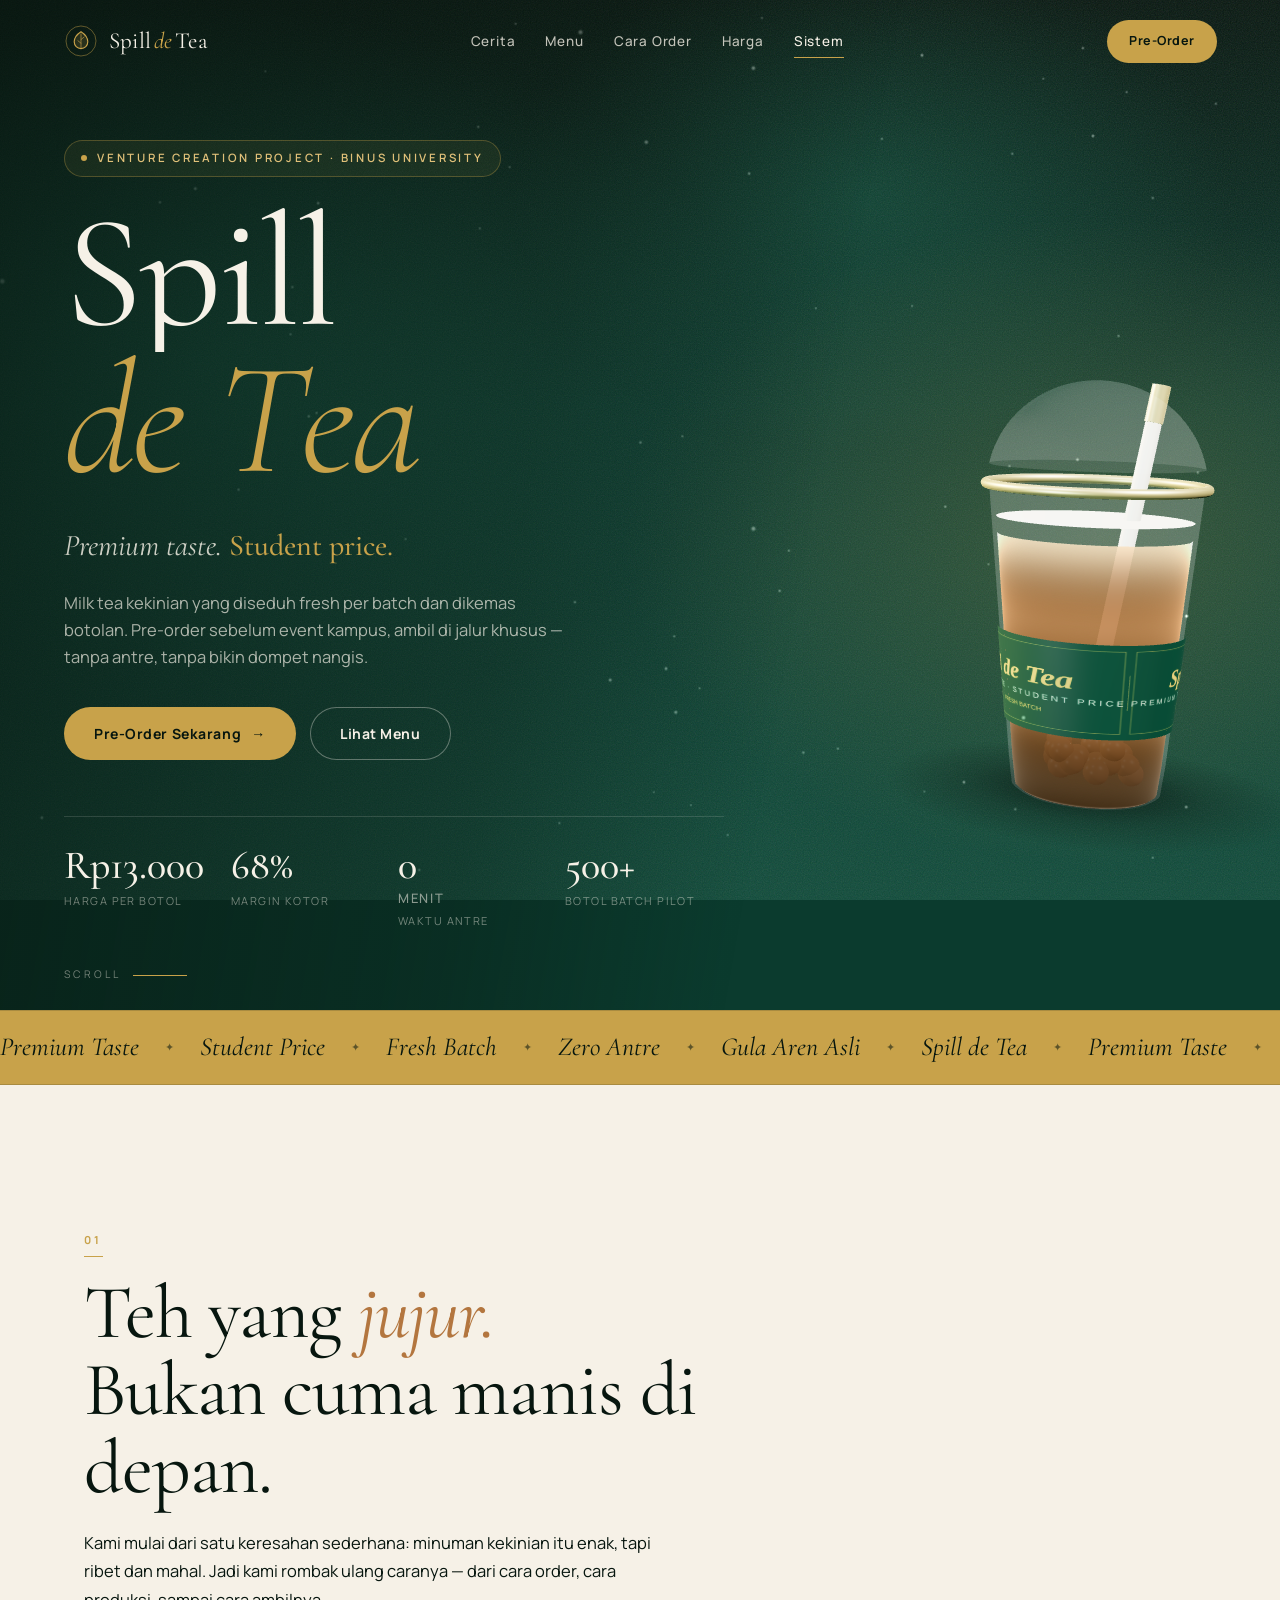
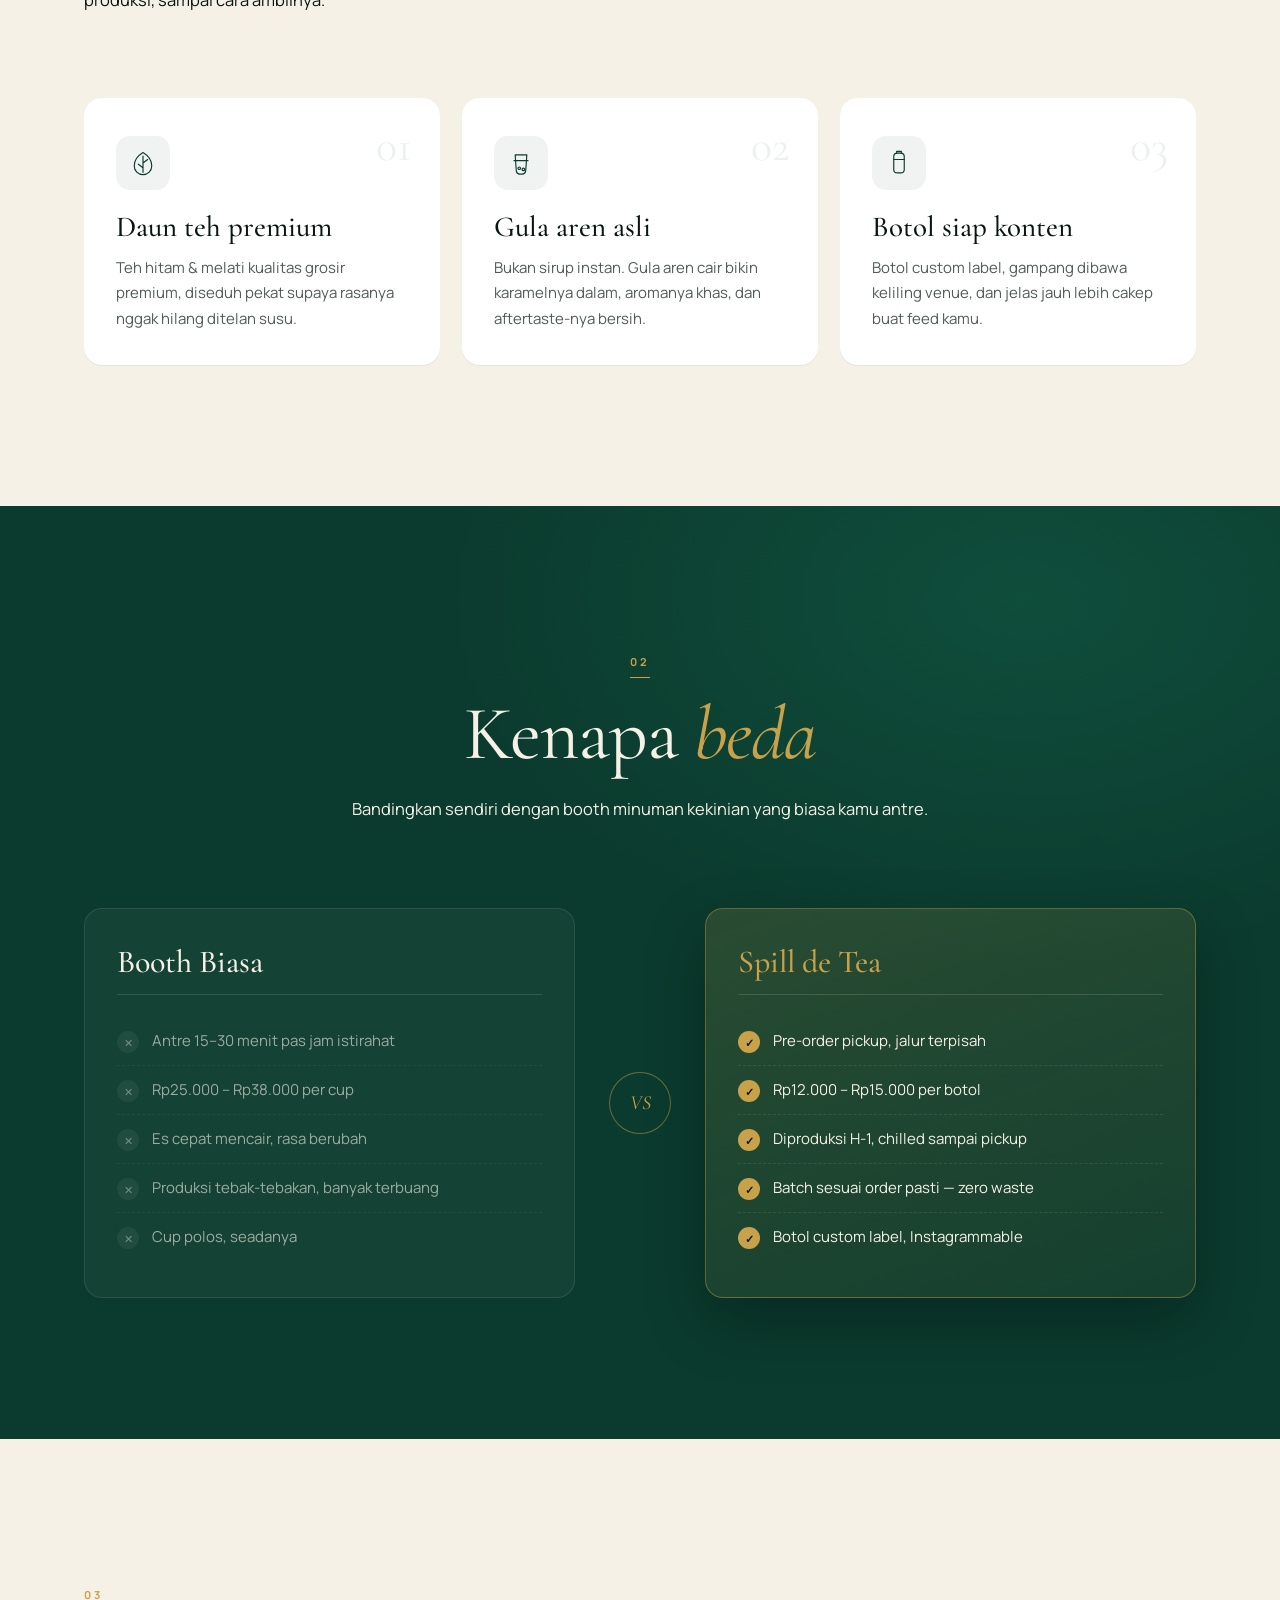
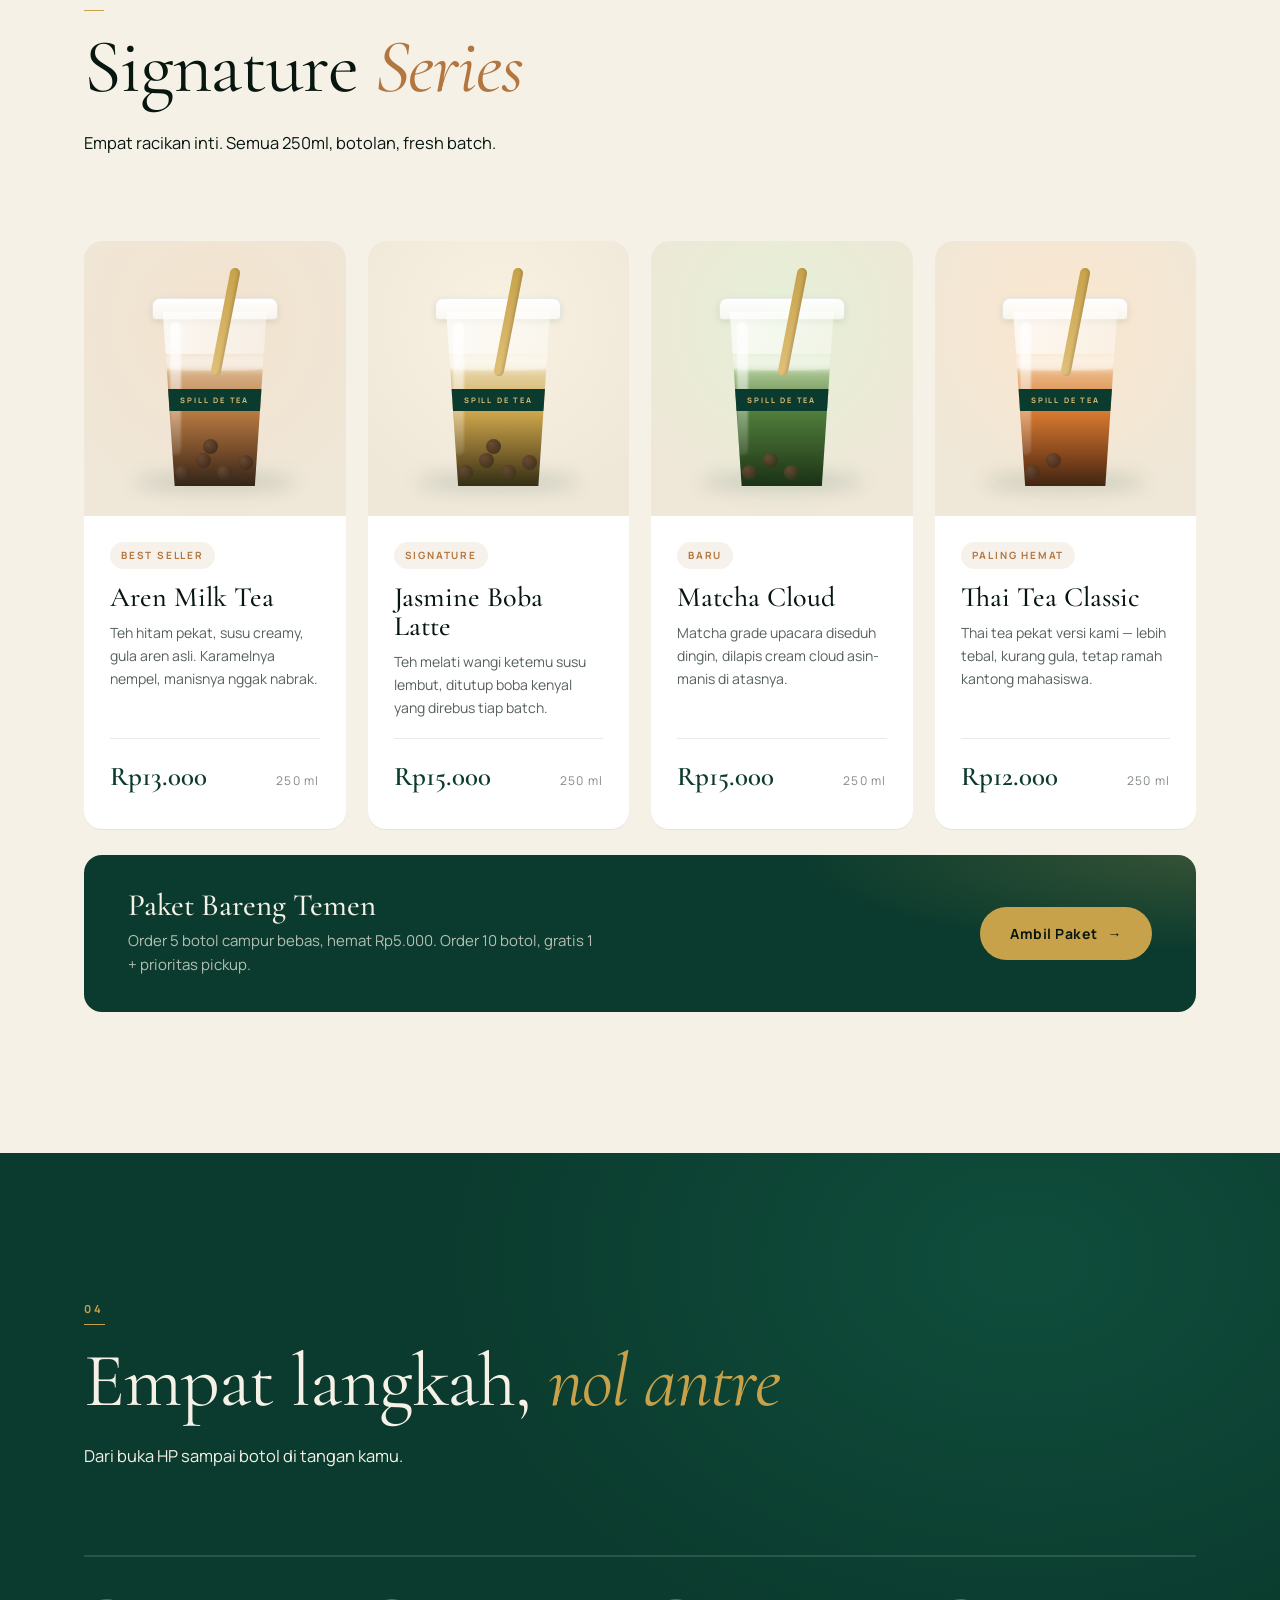
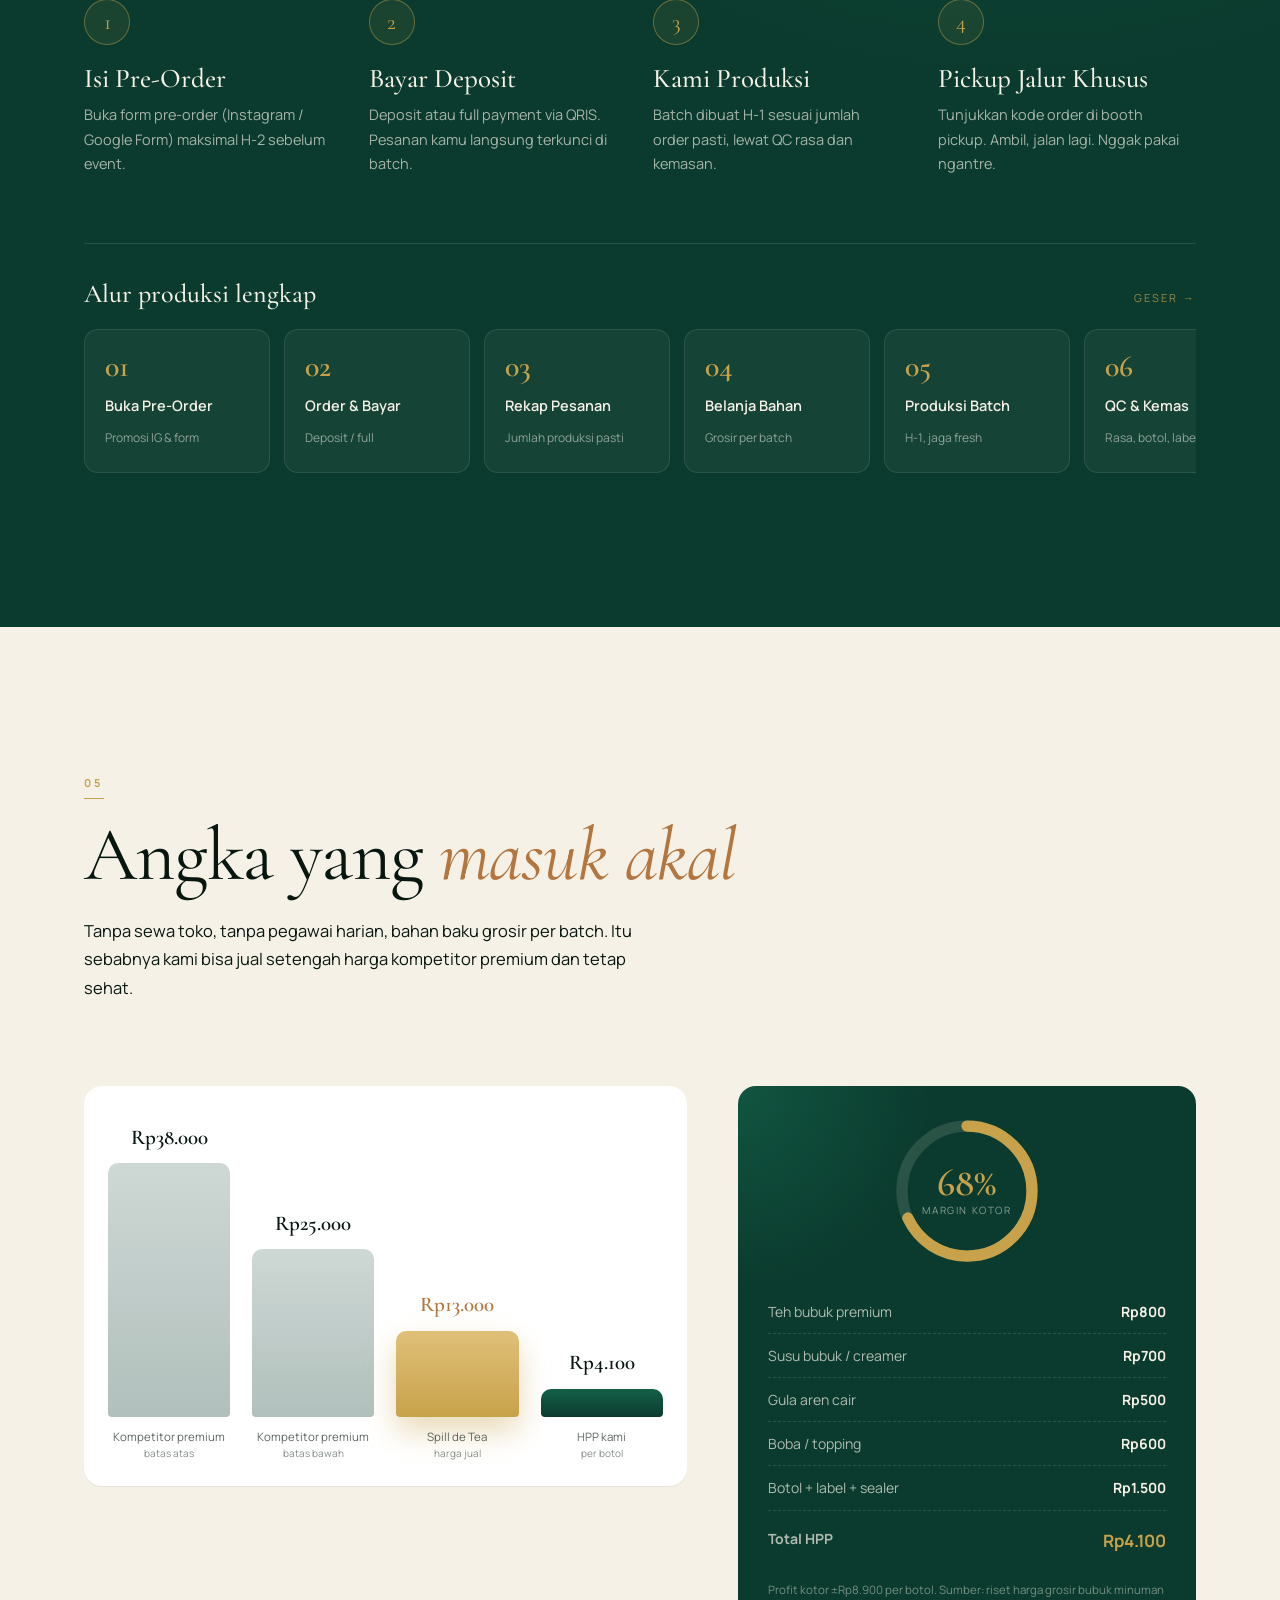
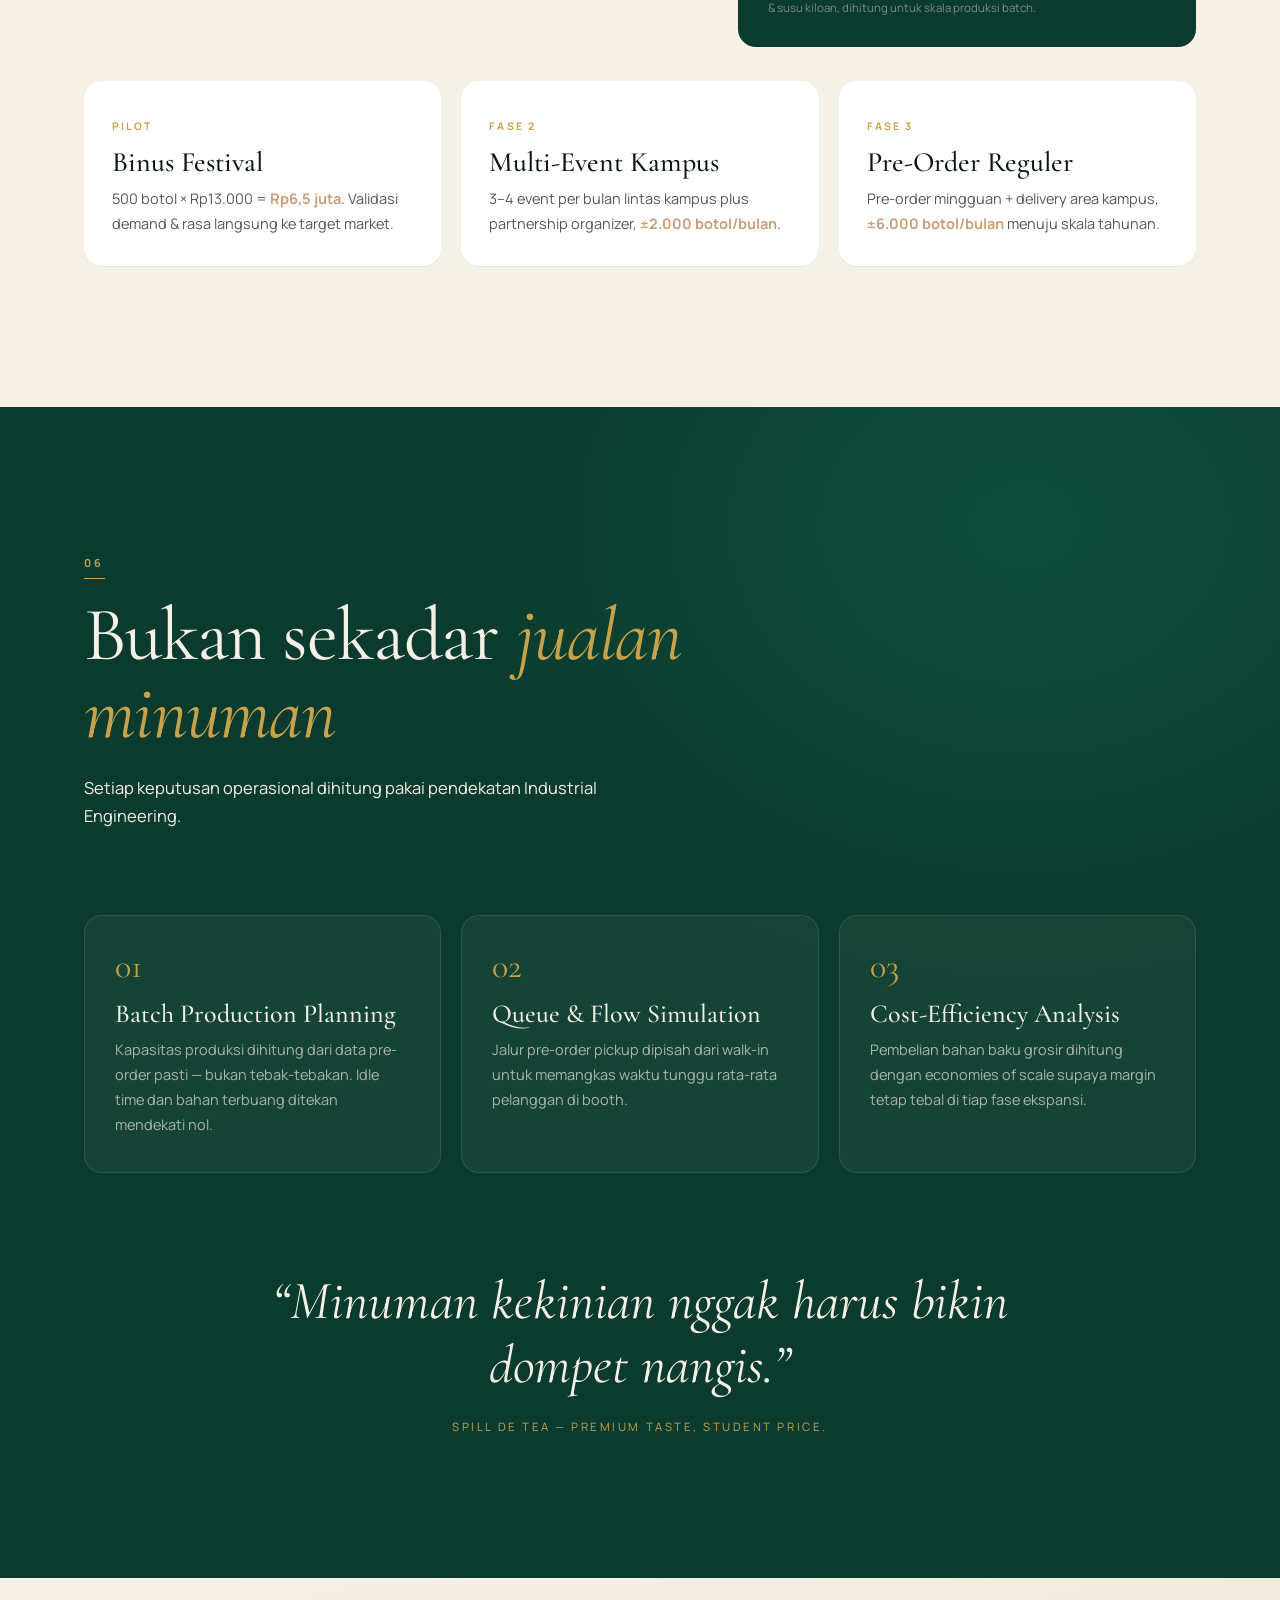
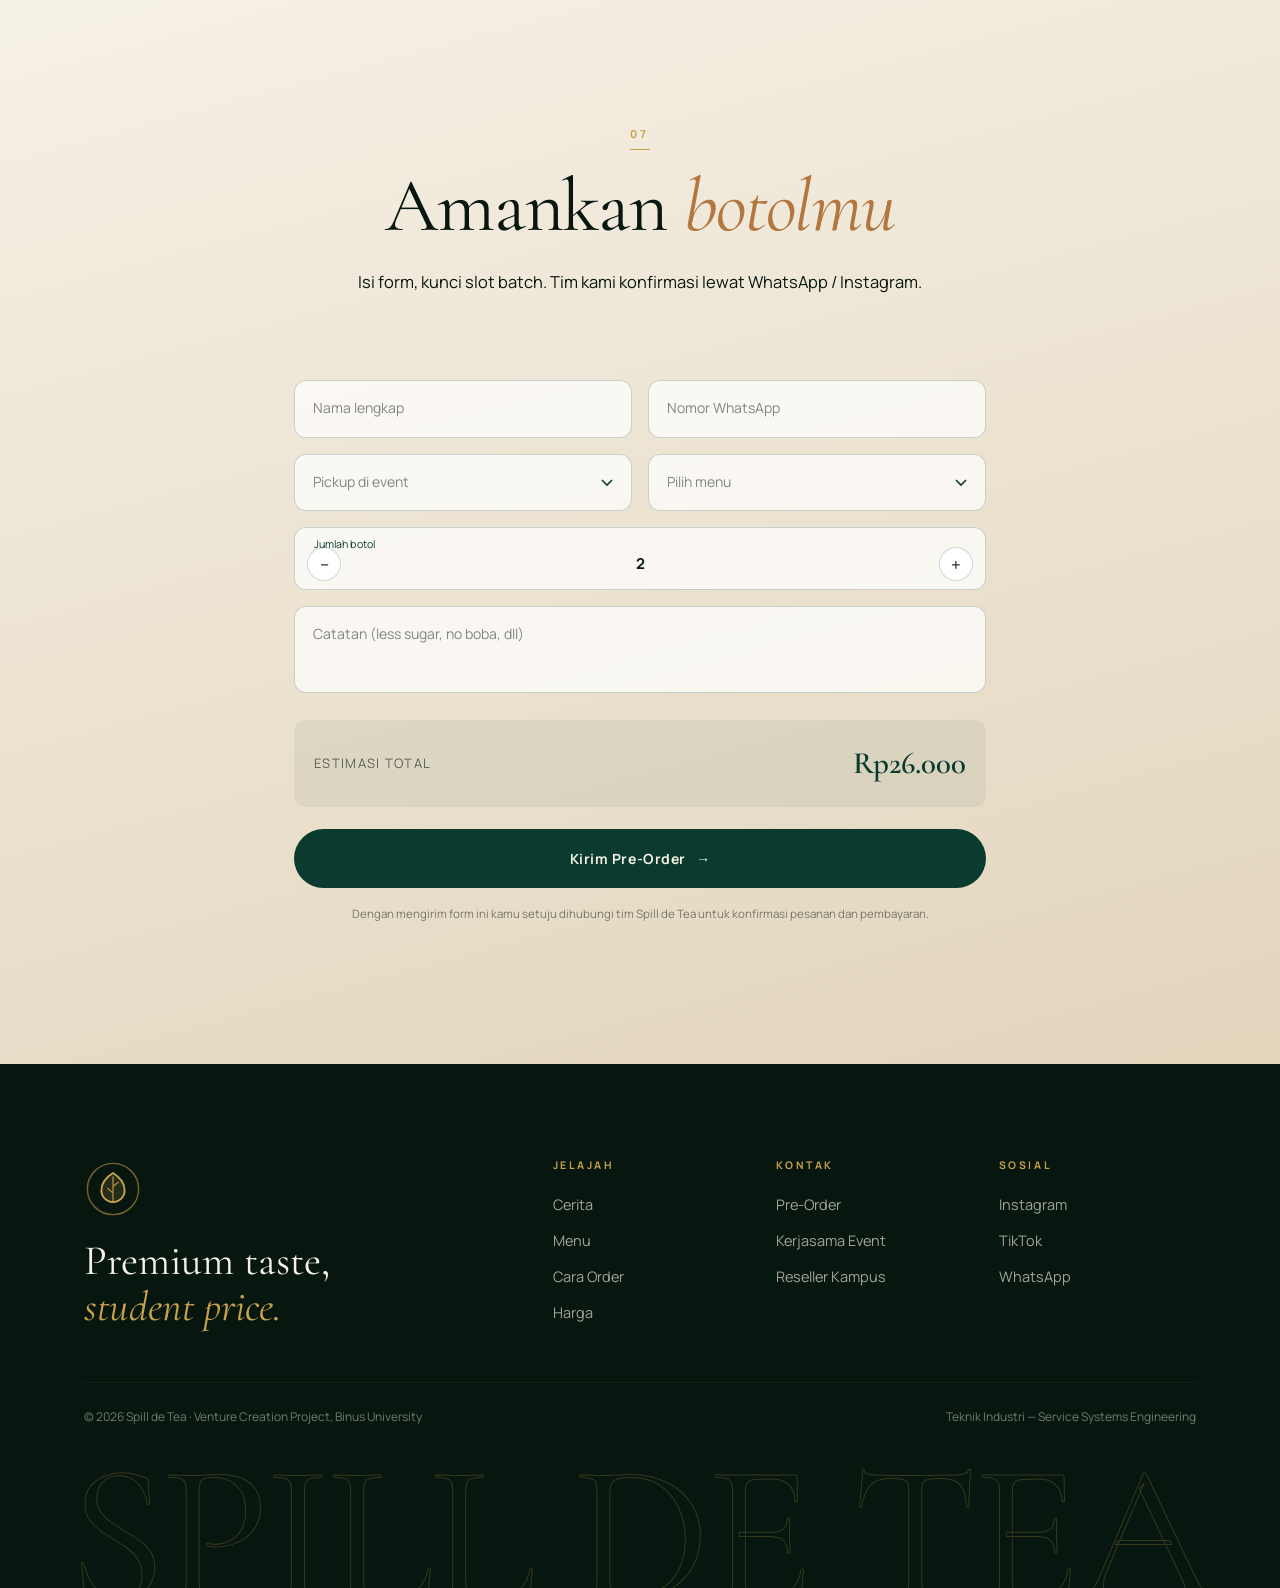
==== index.html @ 6dfb4f41 "Move the site to the repo root and drop the Vercel rewrite config The repo no longer holds the other" ====
<!DOCTYPE html>
<html lang="id">
<head>
<meta charset="UTF-8" />
<meta name="viewport" content="width=device-width, initial-scale=1.0" />
<title>Spill de Tea — Premium Taste, Student Price</title>
<meta name="description" content="Spill de Tea — milk tea premium harga mahasiswa. Pre-order botolan untuk event kampus: tanpa antre, selalu fresh, mulai Rp13.000." />
<meta name="theme-color" content="#0B3B2E" />
<link rel="preload" href="assets/fonts/cormorant-garamond-latin-400-normal.woff2" as="font" type="font/woff2" crossorigin />
<link rel="preload" href="assets/fonts/manrope-latin-500-normal.woff2" as="font" type="font/woff2" crossorigin />
<link rel="stylesheet" href="css/fonts.css" />
<link rel="stylesheet" href="css/style.css" />
<link rel="icon" href="data:image/svg+xml,%3Csvg xmlns='http://www.w3.org/2000/svg' viewBox='0 0 100 100'%3E%3Crect width='100' height='100' rx='22' fill='%230B3B2E'/%3E%3Cpath d='M50 22c14 8 20 20 20 31a20 20 0 1 1-40 0c0-11 6-23 20-31z' fill='%23C8A24A'/%3E%3C/svg%3E" />
</head>
<body>

<!-- ═══════════ LOADER ═══════════ -->
<div class="loader" id="loader">
  <div class="loader__inner">
    <div class="loader__mark">
      <svg viewBox="0 0 120 120" aria-hidden="true">
        <circle class="lo-ring" cx="60" cy="60" r="52" />
        <path class="lo-leaf" d="M60 26c17 10 25 24 25 38a25 25 0 0 1-50 0c0-14 8-28 25-38z" />
        <path class="lo-vein" d="M60 34v54" />
      </svg>
    </div>
    <div class="loader__word"><span>S</span><span>P</span><span>I</span><span>L</span><span>L</span><span class="sp"></span><span>D</span><span>E</span><span class="sp"></span><span>T</span><span>E</span><span>A</span></div>
    <div class="loader__bar"><i id="loaderBar"></i></div>
    <div class="loader__pct"><span id="loaderPct">0</span>%</div>
  </div>
</div>

<!-- ═══════════ CURSOR ═══════════ -->
<div class="cursor" id="cursor"><span class="cursor__dot"></span><span class="cursor__ring"></span></div>

<!-- ═══════════ BACKDROP (below the 3D stage) ═══════════ -->
<div class="backdrop" aria-hidden="true">
  <div class="backdrop__glow"></div>
  <div class="backdrop__grain"></div>
</div>

<!-- ═══════════ 3D CANVAS ═══════════ -->
<div class="stage" id="stage">
  <canvas id="cupCanvas"></canvas>
  <div class="stage__fallback" id="stageFallback" aria-hidden="true"></div>
</div>

<!-- ═══════════ NAV ═══════════ -->
<header class="nav" id="nav">
  <a href="#hero" class="nav__brand" data-magnet>
    <svg class="nav__logo" viewBox="0 0 120 120" aria-hidden="true">
      <circle class="lg-ring" cx="60" cy="60" r="53" />
      <path class="lg-leaf" d="M60 27c16 10 24 23 24 36a24 24 0 0 1-48 0c0-13 8-26 24-36z" />
      <path class="lg-vein" d="M60 35v50M60 55l11-9M60 68l-11-9" />
    </svg>
    <span class="nav__name">Spill<em>de</em>Tea</span>
  </a>
  <nav class="nav__links" id="navLinks">
    <a href="#filosofi" data-link>Cerita</a>
    <a href="#menu" data-link>Menu</a>
    <a href="#cara" data-link>Cara Order</a>
    <a href="#harga" data-link>Harga</a>
    <a href="#sistem" data-link>Sistem</a>
  </nav>
  <div class="nav__right">
    <a href="#preorder" class="btn btn--gold btn--sm" data-magnet><span>Pre-Order</span></a>
    <button class="nav__burger" id="burger" aria-label="Menu" aria-expanded="false"><i></i><i></i></button>
  </div>
</header>

<!-- ═══════════ HERO ═══════════ -->
<section class="hero" id="hero">
  <div class="hero__inner">
    <p class="hero__eyebrow" data-reveal>
      <span class="dot"></span> Venture Creation Project · Binus University
    </p>

    <h1 class="hero__title">
      <span class="line"><span data-split>Spill</span></span>
      <span class="line"><em data-split>de&nbsp;Tea</em></span>
    </h1>

    <p class="hero__tag" data-reveal data-delay="200">
      Premium taste. <b>Student price.</b>
    </p>

    <p class="hero__lead" data-reveal data-delay="300">
      Milk tea kekinian yang diseduh fresh per batch dan dikemas botolan.
      Pre-order sebelum event kampus, ambil di jalur khusus — tanpa antre,
      tanpa bikin dompet nangis.
    </p>

    <div class="hero__cta" data-reveal data-delay="400">
      <a href="#preorder" class="btn btn--gold" data-magnet><span>Pre-Order Sekarang</span><i class="btn__arrow">→</i></a>
      <a href="#menu" class="btn btn--ghost" data-magnet><span>Lihat Menu</span></a>
    </div>

    <div class="hero__stats" data-reveal data-delay="550">
      <div class="stat"><b><span data-count="13" data-prefix="Rp" data-suffix=".000"></span></b><small>Harga per botol</small></div>
      <div class="stat"><b><span data-count="68" data-suffix="%"></span></b><small>Margin kotor</small></div>
      <div class="stat"><b><span data-count="0"></span> <small class="inline">menit</small></b><small>Waktu antre</small></div>
      <div class="stat"><b><span data-count="500" data-suffix="+"></span></b><small>Botol batch pilot</small></div>
    </div>
  </div>

  <div class="hero__scroll">
    <span>Scroll</span>
    <i></i>
  </div>
</section>

<!-- ═══════════ MARQUEE ═══════════ -->
<div class="marquee" aria-hidden="true">
  <div class="marquee__track">
    <span>Premium Taste</span><i>✦</i><span>Student Price</span><i>✦</i><span>Fresh Batch</span><i>✦</i>
    <span>Zero Antre</span><i>✦</i><span>Gula Aren Asli</span><i>✦</i><span>Spill de Tea</span><i>✦</i>
    <span>Premium Taste</span><i>✦</i><span>Student Price</span><i>✦</i><span>Fresh Batch</span><i>✦</i>
    <span>Zero Antre</span><i>✦</i><span>Gula Aren Asli</span><i>✦</i><span>Spill de Tea</span><i>✦</i>
  </div>
</div>

<!-- ═══════════ FILOSOFI ═══════════ -->
<section class="sec sec--cream" id="filosofi">
  <div class="wrap">
    <div class="sechead">
      <span class="sechead__num" data-reveal>01</span>
      <h2 class="sechead__title" data-reveal data-delay="100">
        Teh yang <em>jujur.</em><br />Bukan cuma manis di depan.
      </h2>
      <p class="sechead__lead" data-reveal data-delay="200">
        Kami mulai dari satu keresahan sederhana: minuman kekinian itu enak, tapi ribet dan mahal.
        Jadi kami rombak ulang caranya — dari cara order, cara produksi, sampai cara ambilnya.
      </p>
    </div>

    <div class="pillars">
      <article class="pillar" data-reveal data-delay="0">
        <div class="pillar__ico">
          <svg viewBox="0 0 48 48"><path d="M24 6c10 6 15 15 15 23a15 15 0 0 1-30 0c0-8 5-17 15-23z"/><path d="M24 12v28M24 24l8-6M24 32l-8-6"/></svg>
        </div>
        <h3>Daun teh premium</h3>
        <p>Teh hitam &amp; melati kualitas grosir premium, diseduh pekat supaya rasanya nggak hilang ditelan susu.</p>
        <span class="pillar__idx">01</span>
      </article>
      <article class="pillar" data-reveal data-delay="120">
        <div class="pillar__ico">
          <svg viewBox="0 0 48 48"><path d="M14 10h20l-2 28a6 6 0 0 1-6 5h-4a6 6 0 0 1-6-5z"/><path d="M12 20h24"/><circle cx="21" cy="33" r="2.2"/><circle cx="28" cy="35" r="2.2"/></svg>
        </div>
        <h3>Gula aren asli</h3>
        <p>Bukan sirup instan. Gula aren cair bikin karamelnya dalam, aromanya khas, dan aftertaste-nya bersih.</p>
        <span class="pillar__idx">02</span>
      </article>
      <article class="pillar" data-reveal data-delay="240">
        <div class="pillar__ico">
          <svg viewBox="0 0 48 48"><rect x="15" y="7" width="18" height="34" rx="6"/><path d="M15 18h18"/><path d="M20 7V4h8v3"/></svg>
        </div>
        <h3>Botol siap konten</h3>
        <p>Botol custom label, gampang dibawa keliling venue, dan jelas jauh lebih cakep buat feed kamu.</p>
        <span class="pillar__idx">03</span>
      </article>
    </div>
  </div>
</section>

<!-- ═══════════ VS ═══════════ -->
<section class="sec sec--dark vs" id="beda">
  <div class="wrap">
    <div class="sechead sechead--center">
      <span class="sechead__num" data-reveal>02</span>
      <h2 class="sechead__title" data-reveal data-delay="100">Kenapa <em>beda</em></h2>
      <p class="sechead__lead" data-reveal data-delay="200">Bandingkan sendiri dengan booth minuman kekinian yang biasa kamu antre.</p>
    </div>

    <div class="vs__grid">
      <div class="vs__col vs__col--old" data-reveal>
        <h3 class="vs__label">Booth Biasa</h3>
        <ul>
          <li><i>✕</i> Antre 15–30 menit pas jam istirahat</li>
          <li><i>✕</i> Rp25.000 – Rp38.000 per cup</li>
          <li><i>✕</i> Es cepat mencair, rasa berubah</li>
          <li><i>✕</i> Produksi tebak-tebakan, banyak terbuang</li>
          <li><i>✕</i> Cup polos, seadanya</li>
        </ul>
      </div>
      <div class="vs__mid" aria-hidden="true"><span>VS</span></div>
      <div class="vs__col vs__col--new" data-reveal data-delay="150">
        <h3 class="vs__label">Spill de Tea</h3>
        <ul>
          <li><i>✓</i> Pre-order pickup, jalur terpisah</li>
          <li><i>✓</i> Rp12.000 – Rp15.000 per botol</li>
          <li><i>✓</i> Diproduksi H-1, chilled sampai pickup</li>
          <li><i>✓</i> Batch sesuai order pasti — zero waste</li>
          <li><i>✓</i> Botol custom label, Instagrammable</li>
        </ul>
      </div>
    </div>
  </div>
</section>

<!-- ═══════════ MENU ═══════════ -->
<section class="sec sec--cream" id="menu">
  <div class="wrap">
    <div class="sechead">
      <span class="sechead__num" data-reveal>03</span>
      <h2 class="sechead__title" data-reveal data-delay="100">Signature <em>Series</em></h2>
      <p class="sechead__lead" data-reveal data-delay="200">Empat racikan inti. Semua 250ml, botolan, fresh batch.</p>
    </div>

    <div class="menu__grid">

      <article class="card" data-reveal data-delay="0" style="--c1:#B3763F;--c2:#E8CBA6;--c3:#3A2416">
        <div class="card__glass">
          <div class="cup">
            <div class="cup__lid"></div>
            <div class="cup__body">
              <div class="cup__liquid">
                <span class="wave"></span>
                <span class="foam"></span>
                <em class="boba b1"></em><em class="boba b2"></em><em class="boba b3"></em>
                <em class="boba b4"></em><em class="boba b5"></em>
              </div>
              <div class="cup__shine"></div>
              <div class="cup__band">SPILL DE TEA</div>
            </div>
            <div class="cup__straw"></div>
          </div>
        </div>
        <div class="card__body">
          <span class="card__tag">Best Seller</span>
          <h3>Aren Milk Tea</h3>
          <p>Teh hitam pekat, susu creamy, gula aren asli. Karamelnya nempel, manisnya nggak nabrak.</p>
          <div class="card__foot"><b>Rp13.000</b><span>250 ml</span></div>
        </div>
      </article>

      <article class="card" data-reveal data-delay="120" style="--c1:#C9A24A;--c2:#F3E7C9;--c3:#3A2F14">
        <div class="card__glass">
          <div class="cup">
            <div class="cup__lid"></div>
            <div class="cup__body">
              <div class="cup__liquid">
                <span class="wave"></span><span class="foam"></span>
                <em class="boba b1"></em><em class="boba b2"></em><em class="boba b3"></em>
                <em class="boba b4"></em><em class="boba b5"></em>
              </div>
              <div class="cup__shine"></div>
              <div class="cup__band">SPILL DE TEA</div>
            </div>
            <div class="cup__straw"></div>
          </div>
        </div>
        <div class="card__body">
          <span class="card__tag">Signature</span>
          <h3>Jasmine Boba Latte</h3>
          <p>Teh melati wangi ketemu susu lembut, ditutup boba kenyal yang direbus tiap batch.</p>
          <div class="card__foot"><b>Rp15.000</b><span>250 ml</span></div>
        </div>
      </article>

      <article class="card" data-reveal data-delay="240" style="--c1:#4E7A3A;--c2:#CFE3B4;--c3:#1E3315">
        <div class="card__glass">
          <div class="cup">
            <div class="cup__lid"></div>
            <div class="cup__body">
              <div class="cup__liquid">
                <span class="wave"></span><span class="foam"></span>
                <em class="boba b1"></em><em class="boba b2"></em><em class="boba b3"></em>
              </div>
              <div class="cup__shine"></div>
              <div class="cup__band">SPILL DE TEA</div>
            </div>
            <div class="cup__straw"></div>
          </div>
        </div>
        <div class="card__body">
          <span class="card__tag">Baru</span>
          <h3>Matcha Cloud</h3>
          <p>Matcha grade upacara diseduh dingin, dilapis cream cloud asin-manis di atasnya.</p>
          <div class="card__foot"><b>Rp15.000</b><span>250 ml</span></div>
        </div>
      </article>

      <article class="card" data-reveal data-delay="360" style="--c1:#D2762F;--c2:#F6D3A8;--c3:#4A2410">
        <div class="card__glass">
          <div class="cup">
            <div class="cup__lid"></div>
            <div class="cup__body">
              <div class="cup__liquid">
                <span class="wave"></span><span class="foam"></span>
                <em class="boba b1"></em><em class="boba b2"></em>
              </div>
              <div class="cup__shine"></div>
              <div class="cup__band">SPILL DE TEA</div>
            </div>
            <div class="cup__straw"></div>
          </div>
        </div>
        <div class="card__body">
          <span class="card__tag">Paling Hemat</span>
          <h3>Thai Tea Classic</h3>
          <p>Thai tea pekat versi kami — lebih tebal, kurang gula, tetap ramah kantong mahasiswa.</p>
          <div class="card__foot"><b>Rp12.000</b><span>250 ml</span></div>
        </div>
      </article>

    </div>

    <div class="bundle" data-reveal>
      <div class="bundle__text">
        <h3>Paket Bareng Temen</h3>
        <p>Order 5 botol campur bebas, hemat Rp5.000. Order 10 botol, gratis 1 + prioritas pickup.</p>
      </div>
      <a href="#preorder" class="btn btn--gold" data-magnet><span>Ambil Paket</span><i class="btn__arrow">→</i></a>
    </div>
  </div>
</section>

<!-- ═══════════ CARA ORDER ═══════════ -->
<section class="sec sec--dark" id="cara">
  <div class="wrap">
    <div class="sechead">
      <span class="sechead__num" data-reveal>04</span>
      <h2 class="sechead__title" data-reveal data-delay="100">Empat langkah, <em>nol antre</em></h2>
      <p class="sechead__lead" data-reveal data-delay="200">Dari buka HP sampai botol di tangan kamu.</p>
    </div>

    <ol class="steps" id="steps">
      <li class="step" data-reveal>
        <span class="step__n">1</span>
        <h3>Isi Pre-Order</h3>
        <p>Buka form pre-order (Instagram / Google Form) maksimal H-2 sebelum event.</p>
      </li>
      <li class="step" data-reveal data-delay="120">
        <span class="step__n">2</span>
        <h3>Bayar Deposit</h3>
        <p>Deposit atau full payment via QRIS. Pesanan kamu langsung terkunci di batch.</p>
      </li>
      <li class="step" data-reveal data-delay="240">
        <span class="step__n">3</span>
        <h3>Kami Produksi</h3>
        <p>Batch dibuat H-1 sesuai jumlah order pasti, lewat QC rasa dan kemasan.</p>
      </li>
      <li class="step" data-reveal data-delay="360">
        <span class="step__n">4</span>
        <h3>Pickup Jalur Khusus</h3>
        <p>Tunjukkan kode order di booth pickup. Ambil, jalan lagi. Nggak pakai ngantre.</p>
      </li>
      <span class="steps__line"><i id="stepsFill"></i></span>
    </ol>

    <div class="flowstrip" data-reveal>
      <div class="flowstrip__head">
        <h3>Alur produksi lengkap</h3>
        <span class="flowstrip__hint">geser →</span>
      </div>
      <div class="flowstrip__scroll" id="flowScroll">
        <div class="flowitem"><b>01</b><span>Buka Pre-Order</span><small>Promosi IG &amp; form</small></div>
        <div class="flowitem"><b>02</b><span>Order &amp; Bayar</span><small>Deposit / full</small></div>
        <div class="flowitem"><b>03</b><span>Rekap Pesanan</span><small>Jumlah produksi pasti</small></div>
        <div class="flowitem"><b>04</b><span>Belanja Bahan</span><small>Grosir per batch</small></div>
        <div class="flowitem"><b>05</b><span>Produksi Batch</span><small>H-1, jaga fresh</small></div>
        <div class="flowitem"><b>06</b><span>QC &amp; Kemas</span><small>Rasa, botol, label</small></div>
        <div class="flowitem"><b>07</b><span>Distribusi Booth</span><small>Hari-H di venue</small></div>
        <div class="flowitem"><b>08</b><span>Pickup Khusus</span><small>Terpisah dari walk-in</small></div>
        <div class="flowitem"><b>09</b><span>Evaluasi</span><small>Margin &amp; insight</small></div>
      </div>
    </div>
  </div>
</section>

<!-- ═══════════ HARGA ═══════════ -->
<section class="sec sec--cream" id="harga">
  <div class="wrap">
    <div class="sechead">
      <span class="sechead__num" data-reveal>05</span>
      <h2 class="sechead__title" data-reveal data-delay="100">Angka yang <em>masuk akal</em></h2>
      <p class="sechead__lead" data-reveal data-delay="200">
        Tanpa sewa toko, tanpa pegawai harian, bahan baku grosir per batch.
        Itu sebabnya kami bisa jual setengah harga kompetitor premium dan tetap sehat.
      </p>
    </div>

    <div class="price">
      <div class="price__bars" data-reveal>
        <div class="bar" style="--h:100%">
          <span class="bar__val">Rp38.000</span>
          <i class="bar__fill bar__fill--muted"></i>
          <span class="bar__lbl">Kompetitor premium<br /><small>batas atas</small></span>
        </div>
        <div class="bar" style="--h:66%">
          <span class="bar__val">Rp25.000</span>
          <i class="bar__fill bar__fill--muted"></i>
          <span class="bar__lbl">Kompetitor premium<br /><small>batas bawah</small></span>
        </div>
        <div class="bar bar--hero" style="--h:34%">
          <span class="bar__val">Rp13.000</span>
          <i class="bar__fill"></i>
          <span class="bar__lbl">Spill de Tea<br /><small>harga jual</small></span>
        </div>
        <div class="bar" style="--h:11%">
          <span class="bar__val">Rp4.100</span>
          <i class="bar__fill bar__fill--dark"></i>
          <span class="bar__lbl">HPP kami<br /><small>per botol</small></span>
        </div>
      </div>

      <aside class="price__panel" data-reveal data-delay="150">
        <div class="ring">
          <svg viewBox="0 0 120 120">
            <circle class="ring__bg" cx="60" cy="60" r="52" />
            <circle class="ring__fg" cx="60" cy="60" r="52" id="ringFg" />
          </svg>
          <div class="ring__mid"><b><span data-count="68" data-suffix="%"></span></b><small>margin kotor</small></div>
        </div>
        <ul class="hpp">
          <li><span>Teh bubuk premium</span><b>Rp800</b></li>
          <li><span>Susu bubuk / creamer</span><b>Rp700</b></li>
          <li><span>Gula aren cair</span><b>Rp500</b></li>
          <li><span>Boba / topping</span><b>Rp600</b></li>
          <li><span>Botol + label + sealer</span><b>Rp1.500</b></li>
          <li class="hpp__total"><span>Total HPP</span><b>Rp4.100</b></li>
        </ul>
        <p class="price__note">Profit kotor ±Rp8.900 per botol. Sumber: riset harga grosir bubuk minuman &amp; susu kiloan, dihitung untuk skala produksi batch.</p>
      </aside>
    </div>

    <div class="phases">
      <article class="phase" data-reveal>
        <span class="phase__k">Pilot</span>
        <h3>Binus Festival</h3>
        <p>500 botol × Rp13.000 = <b>Rp6,5 juta</b>. Validasi demand &amp; rasa langsung ke target market.</p>
      </article>
      <article class="phase" data-reveal data-delay="120">
        <span class="phase__k">Fase 2</span>
        <h3>Multi-Event Kampus</h3>
        <p>3–4 event per bulan lintas kampus plus partnership organizer, <b>±2.000 botol/bulan</b>.</p>
      </article>
      <article class="phase" data-reveal data-delay="240">
        <span class="phase__k">Fase 3</span>
        <h3>Pre-Order Reguler</h3>
        <p>Pre-order mingguan + delivery area kampus, <b>±6.000 botol/bulan</b> menuju skala tahunan.</p>
      </article>
    </div>
  </div>
</section>

<!-- ═══════════ SISTEM ═══════════ -->
<section class="sec sec--dark" id="sistem">
  <div class="wrap">
    <div class="sechead">
      <span class="sechead__num" data-reveal>06</span>
      <h2 class="sechead__title" data-reveal data-delay="100">Bukan sekadar <em>jualan minuman</em></h2>
      <p class="sechead__lead" data-reveal data-delay="200">
        Setiap keputusan operasional dihitung pakai pendekatan Industrial Engineering.
      </p>
    </div>

    <div class="sysgrid">
      <article class="sys" data-reveal>
        <span class="sys__n">01</span>
        <h3>Batch Production Planning</h3>
        <p>Kapasitas produksi dihitung dari data pre-order pasti — bukan tebak-tebakan. Idle time dan bahan terbuang ditekan mendekati nol.</p>
      </article>
      <article class="sys" data-reveal data-delay="120">
        <span class="sys__n">02</span>
        <h3>Queue &amp; Flow Simulation</h3>
        <p>Jalur pre-order pickup dipisah dari walk-in untuk memangkas waktu tunggu rata-rata pelanggan di booth.</p>
      </article>
      <article class="sys" data-reveal data-delay="240">
        <span class="sys__n">03</span>
        <h3>Cost-Efficiency Analysis</h3>
        <p>Pembelian bahan baku grosir dihitung dengan economies of scale supaya margin tetap tebal di tiap fase ekspansi.</p>
      </article>
    </div>

    <blockquote class="pullquote" data-reveal>
      <p>“Minuman kekinian nggak harus bikin dompet nangis.”</p>
      <cite>Spill de Tea — Premium taste, student price.</cite>
    </blockquote>
  </div>
</section>

<!-- ═══════════ PRE-ORDER ═══════════ -->
<section class="sec sec--gold" id="preorder">
  <div class="wrap wrap--narrow">
    <div class="sechead sechead--center">
      <span class="sechead__num" data-reveal>07</span>
      <h2 class="sechead__title" data-reveal data-delay="100">Amankan <em>botolmu</em></h2>
      <p class="sechead__lead" data-reveal data-delay="200">Isi form, kunci slot batch. Tim kami konfirmasi lewat WhatsApp / Instagram.</p>
    </div>

    <form class="form" id="poForm" novalidate data-reveal data-delay="300">
      <div class="field">
        <input type="text" id="fNama" name="nama" required placeholder=" " autocomplete="name" />
        <label for="fNama">Nama lengkap</label>
      </div>
      <div class="field">
        <input type="tel" id="fWa" name="wa" required placeholder=" " inputmode="numeric" autocomplete="tel" />
        <label for="fWa">Nomor WhatsApp</label>
      </div>
      <div class="field">
        <select id="fEvent" name="event" required>
          <option value="" selected disabled></option>
          <option>Binus Festival</option>
          <option>Expo Himpunan</option>
          <option>Event kampus lain</option>
          <option>Pre-order reguler mingguan</option>
        </select>
        <label for="fEvent">Pickup di event</label>
      </div>
      <div class="field">
        <select id="fMenu" name="menu" required>
          <option value="" selected disabled></option>
          <option data-price="13000">Aren Milk Tea — Rp13.000</option>
          <option data-price="15000">Jasmine Boba Latte — Rp15.000</option>
          <option data-price="15000">Matcha Cloud — Rp15.000</option>
          <option data-price="12000">Thai Tea Classic — Rp12.000</option>
        </select>
        <label for="fMenu">Pilih menu</label>
      </div>
      <div class="field field--qty">
        <button type="button" class="qty" data-step="-1" aria-label="Kurangi">−</button>
        <input type="number" id="fQty" name="qty" min="1" max="50" value="2" />
        <button type="button" class="qty" data-step="1" aria-label="Tambah">+</button>
        <label for="fQty" class="static">Jumlah botol</label>
      </div>
      <div class="field field--full">
        <textarea id="fNote" name="note" rows="2" placeholder=" "></textarea>
        <label for="fNote">Catatan (less sugar, no boba, dll)</label>
      </div>

      <div class="form__total">
        <span>Estimasi total</span>
        <b id="poTotal">Rp26.000</b>
      </div>

      <button type="submit" class="btn btn--dark btn--full" data-magnet><span>Kirim Pre-Order</span><i class="btn__arrow">→</i></button>
      <p class="form__fine">Dengan mengirim form ini kamu setuju dihubungi tim Spill de Tea untuk konfirmasi pesanan dan pembayaran.</p>
    </form>

    <div class="receipt" id="receipt" hidden>
      <div class="receipt__check">
        <svg viewBox="0 0 52 52"><circle cx="26" cy="26" r="23"/><path d="M15 27l8 8 15-16"/></svg>
      </div>
      <h3>Pre-order tercatat!</h3>
      <p class="receipt__sub">Simpan kode ini dan tunjukkan di booth pickup.</p>
      <div class="receipt__code" id="rCode">SDT-0000</div>
      <ul class="receipt__list" id="rList"></ul>
      <button type="button" class="btn btn--ghost btn--dark-ghost" id="rAgain" data-magnet><span>Buat pesanan lain</span></button>
    </div>
  </div>
</section>

<!-- ═══════════ FOOTER ═══════════ -->
<footer class="footer">
  <div class="wrap">
    <div class="footer__top">
      <div class="footer__brand">
        <svg class="nav__logo nav__logo--big" viewBox="0 0 120 120" aria-hidden="true">
          <circle class="lg-ring" cx="60" cy="60" r="53" />
          <path class="lg-leaf" d="M60 27c16 10 24 23 24 36a24 24 0 0 1-48 0c0-13 8-26 24-36z" />
          <path class="lg-vein" d="M60 35v50M60 55l11-9M60 68l-11-9" />
        </svg>
        <p class="footer__claim">Premium taste,<br /><em>student price.</em></p>
      </div>
      <nav class="footer__nav">
        <div>
          <h4>Jelajah</h4>
          <a href="#filosofi">Cerita</a>
          <a href="#menu">Menu</a>
          <a href="#cara">Cara Order</a>
          <a href="#harga">Harga</a>
        </div>
        <div>
          <h4>Kontak</h4>
          <a href="#preorder">Pre-Order</a>
          <a href="#preorder">Kerjasama Event</a>
          <a href="#preorder">Reseller Kampus</a>
        </div>
        <div>
          <h4>Sosial</h4>
          <a href="#preorder">Instagram</a>
          <a href="#preorder">TikTok</a>
          <a href="#preorder">WhatsApp</a>
        </div>
      </nav>
    </div>
    <div class="footer__bot">
      <span>© <span id="yr">2026</span> Spill de Tea · Venture Creation Project, Binus University</span>
      <span>Teknik Industri — Service Systems Engineering</span>
    </div>
  </div>
  <div class="footer__word" aria-hidden="true">SPILL DE TEA</div>
</footer>

<a href="#hero" class="totop" id="toTop" aria-label="Kembali ke atas">↑</a>

<script src="vendor/three.min.js"></script>
<script src="js/scene.js"></script>
<script src="js/main.js"></script>
</body>
</html>
---- css/fonts.css ----
/* Self-hosted webfonts — no external CDN, works offline & on any host. */
@font-face{font-family:"Cormorant Garamond";font-style:normal;font-weight:300;font-display:swap;
  src:url("../assets/fonts/cormorant-garamond-latin-300-normal.woff2") format("woff2")}
@font-face{font-family:"Cormorant Garamond";font-style:italic;font-weight:300;font-display:swap;
  src:url("../assets/fonts/cormorant-garamond-latin-300-italic.woff2") format("woff2")}
@font-face{font-family:"Cormorant Garamond";font-style:normal;font-weight:400;font-display:swap;
  src:url("../assets/fonts/cormorant-garamond-latin-400-normal.woff2") format("woff2")}
@font-face{font-family:"Cormorant Garamond";font-style:italic;font-weight:400;font-display:swap;
  src:url("../assets/fonts/cormorant-garamond-latin-400-italic.woff2") format("woff2")}
@font-face{font-family:"Cormorant Garamond";font-style:normal;font-weight:500;font-display:swap;
  src:url("../assets/fonts/cormorant-garamond-latin-500-normal.woff2") format("woff2")}
@font-face{font-family:"Cormorant Garamond";font-style:italic;font-weight:500;font-display:swap;
  src:url("../assets/fonts/cormorant-garamond-latin-500-italic.woff2") format("woff2")}
@font-face{font-family:"Cormorant Garamond";font-style:normal;font-weight:600;font-display:swap;
  src:url("../assets/fonts/cormorant-garamond-latin-600-normal.woff2") format("woff2")}
@font-face{font-family:"Cormorant Garamond";font-style:italic;font-weight:600;font-display:swap;
  src:url("../assets/fonts/cormorant-garamond-latin-600-italic.woff2") format("woff2")}
@font-face{font-family:"Manrope";font-style:normal;font-weight:300;font-display:swap;
  src:url("../assets/fonts/manrope-latin-300-normal.woff2") format("woff2")}
@font-face{font-family:"Manrope";font-style:normal;font-weight:400;font-display:swap;
  src:url("../assets/fonts/manrope-latin-400-normal.woff2") format("woff2")}
@font-face{font-family:"Manrope";font-style:normal;font-weight:500;font-display:swap;
  src:url("../assets/fonts/manrope-latin-500-normal.woff2") format("woff2")}
@font-face{font-family:"Manrope";font-style:normal;font-weight:600;font-display:swap;
  src:url("../assets/fonts/manrope-latin-600-normal.woff2") format("woff2")}
@font-face{font-family:"Manrope";font-style:normal;font-weight:700;font-display:swap;
  src:url("../assets/fonts/manrope-latin-700-normal.woff2") format("woff2")}
@font-face{font-family:"Manrope";font-style:normal;font-weight:800;font-display:swap;
  src:url("../assets/fonts/manrope-latin-800-normal.woff2") format("woff2")}
---- css/style.css ----
/* ============================================================
   SPILL DE TEA — Premium taste, student price.
   Palette inspired by modern tea houses: jade, cream, gold.
   ============================================================ */

:root{
  --jade:#0B3B2E;
  --jade-2:#0F4A39;
  --jade-3:#146049;
  --ink:#07160F;
  --cream:#F6F1E7;
  --cream-2:#EFE7D8;
  --sand:#E2D5BC;
  --gold:#C8A24A;
  --gold-lt:#E0C079;
  --tea:#B3763F;
  --tea-dk:#6B4425;

  --ff-d:"Cormorant Garamond",Georgia,"Times New Roman",serif;
  --ff-b:"Manrope","Helvetica Neue",Arial,sans-serif;

  --pad:clamp(20px,5vw,80px);
  --r:18px;
  --ease:cubic-bezier(.22,.61,.36,1);
  --ease-out:cubic-bezier(.16,1,.3,1);
}

*,*::before,*::after{box-sizing:border-box}
html{scroll-behavior:smooth;-webkit-text-size-adjust:100%}
body{
  margin:0;background:var(--jade);color:var(--cream);
  font-family:var(--ff-b);font-size:16px;line-height:1.65;font-weight:400;
  overflow-x:hidden;-webkit-font-smoothing:antialiased;
}
body.is-locked{overflow:hidden}
img,svg{max-width:100%;display:block}
a{color:inherit;text-decoration:none}
h1,h2,h3,h4{margin:0;font-weight:500;line-height:1.05}
p{margin:0}
ul,ol{margin:0;padding:0;list-style:none}
button,input,select,textarea{font:inherit;color:inherit}
::selection{background:var(--gold);color:var(--ink)}

.wrap{width:min(1240px,100%);margin-inline:auto;padding-inline:var(--pad)}
.wrap--narrow{width:min(820px,100%)}

/* ── scrollbar ─────────────────────────────── */
::-webkit-scrollbar{width:10px}
::-webkit-scrollbar-track{background:var(--ink)}
::-webkit-scrollbar-thumb{background:var(--jade-3);border-radius:8px}
::-webkit-scrollbar-thumb:hover{background:var(--gold)}

/* ══════════════ LOADER ══════════════ */
.loader{
  position:fixed;inset:0;z-index:9999;background:var(--jade);
  display:grid;place-items:center;transition:opacity .7s var(--ease),visibility .7s;
}
.loader.done{opacity:0;visibility:hidden}
.loader__inner{text-align:center;width:min(320px,72vw)}
.loader__mark{width:78px;margin:0 auto 26px}
.loader__mark svg{overflow:visible}
.lo-ring{fill:none;stroke:rgba(200,162,74,.35);stroke-width:2;
  stroke-dasharray:60 267;transform-origin:60px 60px;animation:spin 1.4s linear infinite}
.lo-leaf{fill:none;stroke:var(--gold);stroke-width:3;stroke-linejoin:round;
  stroke-dasharray:230;stroke-dashoffset:230;animation:draw 2s var(--ease-out) infinite}
.lo-vein{fill:none;stroke:var(--gold);stroke-width:2;opacity:.6}
@keyframes spin{to{transform:rotate(360deg)}}
@keyframes draw{0%{stroke-dashoffset:230}55%,100%{stroke-dashoffset:0}}
.loader__word{display:flex;justify-content:center;gap:.13em;
  font-family:var(--ff-b);font-size:12px;letter-spacing:.42em;color:var(--cream);margin-bottom:22px}
.loader__word span{opacity:0;transform:translateY(10px);animation:lw .5s var(--ease-out) forwards}
.loader__word .sp{width:.5em}
.loader__word span:nth-child(1){animation-delay:.05s}
.loader__word span:nth-child(2){animation-delay:.1s}
.loader__word span:nth-child(3){animation-delay:.15s}
.loader__word span:nth-child(4){animation-delay:.2s}
.loader__word span:nth-child(5){animation-delay:.25s}
.loader__word span:nth-child(7){animation-delay:.3s}
.loader__word span:nth-child(8){animation-delay:.35s}
.loader__word span:nth-child(10){animation-delay:.4s}
.loader__word span:nth-child(11){animation-delay:.45s}
.loader__word span:nth-child(12){animation-delay:.5s}
@keyframes lw{to{opacity:1;transform:none}}
.loader__bar{height:2px;background:rgba(246,241,231,.16);border-radius:2px;overflow:hidden}
.loader__bar i{display:block;height:100%;width:0%;background:var(--gold);transition:width .25s linear}
.loader__pct{margin-top:12px;font-size:11px;letter-spacing:.28em;color:rgba(246,241,231,.5)}

/* ══════════════ CURSOR ══════════════ */
.cursor{position:fixed;top:0;left:0;z-index:9000;pointer-events:none;mix-blend-mode:difference;opacity:0;transition:opacity .3s}
.cursor.on{opacity:1}
.cursor__dot,.cursor__ring{position:absolute;border-radius:50%;transform:translate(-50%,-50%)}
.cursor__dot{width:6px;height:6px;background:#fff}
.cursor__ring{width:36px;height:36px;border:1px solid rgba(255,255,255,.7);
  transition:width .3s var(--ease),height .3s var(--ease),border-color .3s}
.cursor.hot .cursor__ring{width:64px;height:64px;border-color:#fff}
@media (hover:none),(pointer:coarse){.cursor{display:none}}

/* ══════════════ 3D STAGE ══════════════ */
.stage{position:fixed;inset:0;z-index:1;pointer-events:none;--fade:1;
  opacity:0;transition:opacity 1.1s var(--ease)}
.stage.ready{opacity:1}
.stage canvas{width:100%;height:100%;display:block;opacity:var(--fade);transition:opacity .25s linear}
.stage__fallback{display:none;opacity:var(--fade);position:absolute;right:8%;top:50%;width:min(300px,34vw);aspect-ratio:.72;
  transform:translateY(-50%);border-radius:14px 14px 40px 40px;
  background:linear-gradient(180deg,rgba(246,241,231,.14),rgba(179,118,63,.85) 34%,#6B4425);
  box-shadow:0 40px 80px rgba(0,0,0,.45),inset 0 0 0 1px rgba(246,241,231,.25);
  animation:floaty 6s ease-in-out infinite}
.stage.fallback .stage__fallback{display:block}
@keyframes floaty{0%,100%{transform:translateY(-50%)}50%{transform:translateY(calc(-50% - 18px))}}

/* ══════════════ NAV ══════════════ */
.nav{
  position:fixed;top:0;left:0;right:0;z-index:100;
  display:flex;align-items:center;justify-content:space-between;gap:24px;
  padding:20px var(--pad);transition:padding .4s var(--ease),background .4s,backdrop-filter .4s,box-shadow .4s;
}
.nav.solid{
  padding:12px var(--pad);background:rgba(7,22,15,.72);
  backdrop-filter:blur(16px) saturate(1.3);-webkit-backdrop-filter:blur(16px) saturate(1.3);
  box-shadow:0 1px 0 rgba(246,241,231,.09);
}
.nav.up{transform:translateY(0)}
.nav__brand{display:flex;align-items:center;gap:11px}
.nav__logo{width:34px;height:34px;flex:none;transition:transform .6s var(--ease)}
.nav__brand:hover .nav__logo{transform:rotate(-12deg) scale(1.06)}
.lg-ring{fill:none;stroke:var(--gold);stroke-width:3;opacity:.55}
.lg-leaf{fill:rgba(200,162,74,.16);stroke:var(--gold);stroke-width:4;stroke-linejoin:round}
.lg-vein{fill:none;stroke:var(--gold);stroke-width:2.6;stroke-linecap:round;opacity:.85}
.nav__name{font-family:var(--ff-d);font-size:23px;letter-spacing:.01em;line-height:1}
.nav__name em{font-style:italic;color:var(--gold);padding:0 .12em}
.nav__links{display:flex;gap:30px}
.nav__links a{
  position:relative;font-size:13.5px;letter-spacing:.06em;font-weight:500;
  color:rgba(246,241,231,.78);transition:color .3s;padding:6px 0;
}
.nav__links a::after{content:"";position:absolute;left:0;bottom:0;width:100%;height:1px;
  background:var(--gold);transform:scaleX(0);transform-origin:right;transition:transform .45s var(--ease)}
.nav__links a:hover,.nav__links a.active{color:var(--cream)}
.nav__links a:hover::after,.nav__links a.active::after{transform:scaleX(1);transform-origin:left}
.nav__right{display:flex;align-items:center;gap:14px}
.nav__burger{display:none;width:42px;height:42px;border:1px solid rgba(246,241,231,.25);
  background:none;border-radius:50%;cursor:pointer;position:relative}
.nav__burger i{position:absolute;left:12px;width:18px;height:1.5px;background:var(--cream);
  transition:transform .4s var(--ease),opacity .3s}
.nav__burger i:nth-child(1){top:17px}
.nav__burger i:nth-child(2){top:23px}
.nav.open .nav__burger i:nth-child(1){transform:translateY(3px) rotate(45deg)}
.nav.open .nav__burger i:nth-child(2){transform:translateY(-3px) rotate(-45deg)}

/* ══════════════ BUTTONS ══════════════ */
.btn{
  --bg:var(--gold);--fg:var(--ink);
  position:relative;display:inline-flex;align-items:center;gap:10px;
  padding:15px 30px;border:0;border-radius:999px;cursor:pointer;overflow:hidden;
  font-size:14px;font-weight:700;letter-spacing:.04em;color:var(--fg);background:var(--bg);
  transition:transform .45s var(--ease),box-shadow .45s var(--ease),color .35s;
  will-change:transform;
}
.btn span,.btn i{position:relative;z-index:2}
.btn::before{content:"";position:absolute;inset:0;background:var(--ink);
  transform:translateY(101%);transition:transform .5s var(--ease-out);z-index:1}
.btn:hover::before{transform:translateY(0)}
.btn:hover{color:var(--cream);box-shadow:0 16px 40px rgba(0,0,0,.32)}
.btn__arrow{transition:transform .45s var(--ease)}
.btn:hover .btn__arrow{transform:translateX(5px)}
.btn--sm{padding:11px 22px;font-size:12.5px}
.btn--ghost{background:transparent;color:var(--cream);box-shadow:inset 0 0 0 1px rgba(246,241,231,.35)}
.btn--ghost::before{background:var(--cream)}
.btn--ghost:hover{color:var(--ink)}
.btn--dark{background:var(--jade);color:var(--cream)}
.btn--dark::before{background:var(--ink)}
.btn--dark:hover{color:var(--gold-lt)}
.btn--dark-ghost{color:var(--ink);box-shadow:inset 0 0 0 1px rgba(11,59,46,.35)}
.btn--dark-ghost::before{background:var(--jade)}
.btn--dark-ghost:hover{color:var(--cream)}
.btn--full{width:100%;justify-content:center;padding-block:18px}

/* ══════════════ HERO ══════════════ */
/* fixed backdrop, painted UNDER the 3D stage so the cup is visible */
.backdrop{position:fixed;inset:0;z-index:0;pointer-events:none}
.backdrop__glow{position:absolute;inset:0;
  background:
    radial-gradient(62% 58% at 16% 40%,rgba(20,96,73,.62),transparent 68%),
    radial-gradient(52% 50% at 86% 60%,rgba(200,162,74,.20),transparent 72%),
    radial-gradient(40% 40% at 68% 22%,rgba(20,96,73,.45),transparent 70%),
    linear-gradient(180deg,var(--ink),var(--jade) 45%,var(--jade-2))}
.backdrop__grain{position:absolute;inset:0;opacity:.45;
  background-image:url("data:image/svg+xml,%3Csvg xmlns='http://www.w3.org/2000/svg' width='140' height='140'%3E%3Cfilter id='n'%3E%3CfeTurbulence type='fractalNoise' baseFrequency='.85' numOctaves='3'/%3E%3C/filter%3E%3Crect width='140' height='140' filter='url(%23n)' opacity='.3'/%3E%3C/svg%3E")}

.hero{position:relative;z-index:2;min-height:100svh;display:flex;align-items:center;
  padding:140px var(--pad) 80px;background:transparent}
.hero::after{content:"";position:absolute;inset:0;pointer-events:none;z-index:1;
  background:linear-gradient(100deg,rgba(7,22,15,.72) 0%,rgba(7,22,15,.34) 42%,transparent 62%)}
.hero__inner{position:relative;z-index:3;width:min(660px,100%)}
.hero__eyebrow{display:inline-flex;align-items:center;gap:10px;font-size:11.5px;font-weight:600;
  letter-spacing:.24em;text-transform:uppercase;color:var(--gold-lt);
  padding:8px 16px;border:1px solid rgba(200,162,74,.32);border-radius:999px;
  background:rgba(200,162,74,.07);margin-bottom:28px}
.hero__eyebrow .dot{width:6px;height:6px;border-radius:50%;background:var(--gold);
  box-shadow:0 0 0 0 rgba(200,162,74,.6);animation:pulse 2.4s infinite}
@keyframes pulse{70%{box-shadow:0 0 0 9px rgba(200,162,74,0)}100%{box-shadow:0 0 0 0 rgba(200,162,74,0)}}
.hero__title{font-family:var(--ff-d);font-weight:400;font-size:clamp(64px,12.5vw,168px);
  line-height:.86;letter-spacing:-.02em;margin-bottom:22px}
.hero__title .line{display:block;overflow:hidden;padding-bottom:.06em}
.hero__title em{font-style:italic;color:var(--gold);font-weight:300}
.hero__title .ch{display:inline-block;transform:translateY(115%) rotate(6deg);opacity:0;
  animation:chIn .95s var(--ease-out) forwards}
@keyframes chIn{to{transform:none;opacity:1}}
.hero__tag{font-family:var(--ff-d);font-size:clamp(20px,2.6vw,30px);font-style:italic;
  color:rgba(246,241,231,.82);margin-bottom:18px}
.hero__tag b{color:var(--gold);font-weight:500;font-style:normal}
.hero__lead{max-width:50ch;font-size:16.5px;color:rgba(246,241,231,.68);margin-bottom:36px}
.hero__cta{display:flex;flex-wrap:wrap;gap:14px;margin-bottom:56px}
.hero__stats{display:grid;grid-template-columns:repeat(4,minmax(0,1fr));gap:8px;
  padding-top:28px;border-top:1px solid rgba(246,241,231,.14)}
.stat b{display:block;font-family:var(--ff-d);font-size:clamp(26px,3.4vw,40px);
  font-weight:500;color:var(--cream);line-height:1}
.stat b .inline{font-family:var(--ff-b);font-size:13px;color:rgba(246,241,231,.55);font-weight:500}
.stat small{display:block;margin-top:7px;font-size:11px;letter-spacing:.13em;text-transform:uppercase;
  color:rgba(246,241,231,.45)}
.hero__scroll{position:absolute;left:var(--pad);bottom:26px;z-index:3;display:flex;align-items:center;gap:12px;
  font-size:10.5px;letter-spacing:.28em;text-transform:uppercase;color:rgba(246,241,231,.45)}
.hero__scroll i{width:54px;height:1px;background:rgba(246,241,231,.25);position:relative;overflow:hidden}
.hero__scroll i::after{content:"";position:absolute;inset:0;background:var(--gold);
  animation:sweep 2.1s var(--ease) infinite}
@keyframes sweep{0%{transform:translateX(-100%)}60%,100%{transform:translateX(100%)}}

/* ══════════════ MARQUEE ══════════════ */
.marquee{position:relative;z-index:2;background:var(--gold);color:var(--ink);
  padding:15px 0;overflow:hidden;border-block:1px solid rgba(7,22,15,.16)}
.marquee__track{display:flex;align-items:center;gap:26px;width:max-content;
  animation:mq 34s linear infinite}
.marquee__track span{font-family:var(--ff-d);font-size:26px;font-style:italic;white-space:nowrap}
.marquee__track i{font-size:11px;opacity:.55;font-style:normal}
@keyframes mq{to{transform:translateX(-50%)}}

/* ══════════════ SECTIONS ══════════════ */
.sec{position:relative;z-index:2;padding:clamp(80px,11vw,150px) 0}
.sec--cream{background:var(--cream);color:var(--ink)}
.sec--dark{background:var(--jade);color:var(--cream)}
.sec--dark::before{content:"";position:absolute;inset:0;pointer-events:none;
  background:radial-gradient(70% 60% at 80% 10%,rgba(20,96,73,.5),transparent 65%)}
.sec--gold{background:linear-gradient(165deg,var(--cream) 0%,var(--sand) 100%);color:var(--ink)}
.sec > *{position:relative;z-index:2}

.sechead{max-width:760px;margin-bottom:clamp(48px,7vw,84px)}
.sechead--center{margin-inline:auto;text-align:center}
.sechead__num{display:inline-block;font-size:11px;letter-spacing:.3em;font-weight:700;
  color:var(--gold);margin-bottom:18px;padding-bottom:6px;border-bottom:1px solid currentColor}
.sechead__title{font-family:var(--ff-d);font-weight:400;
  font-size:clamp(38px,6.2vw,76px);line-height:1.02;letter-spacing:-.015em;margin-bottom:22px}
.sechead__title em{font-style:italic;color:var(--gold)}
.sec--cream .sechead__title em,.sec--gold .sechead__title em{color:var(--tea)}
.sechead__lead{font-size:16.5px;line-height:1.72;max-width:58ch;opacity:.72}
.sechead--center .sechead__lead{margin-inline:auto}

/* ── reveal ── */
[data-reveal]{opacity:0;transform:translateY(34px);
  transition:opacity .9s var(--ease-out),transform .9s var(--ease-out)}
[data-reveal].in{opacity:1;transform:none}

/* ══════════════ PILLARS ══════════════ */
.pillars{display:grid;grid-template-columns:repeat(auto-fit,minmax(270px,1fr));gap:22px}
.pillar{position:relative;padding:38px 32px 34px;border-radius:var(--r);overflow:hidden;
  background:#fff;box-shadow:0 1px 0 rgba(11,59,46,.07);
  transition:transform .55s var(--ease),box-shadow .55s var(--ease)}
.pillar::after{content:"";position:absolute;left:0;right:0;bottom:0;height:3px;background:var(--gold);
  transform:scaleX(0);transform-origin:left;transition:transform .6s var(--ease)}
.pillar:hover{transform:translateY(-8px);box-shadow:0 26px 50px rgba(11,59,46,.13)}
.pillar:hover::after{transform:scaleX(1)}
.pillar__ico{width:54px;height:54px;border-radius:14px;display:grid;place-items:center;
  background:rgba(11,59,46,.06);margin-bottom:22px;transition:background .4s}
.pillar:hover .pillar__ico{background:rgba(200,162,74,.2)}
.pillar__ico svg{width:28px;height:28px;fill:none;stroke:var(--jade);stroke-width:2;
  stroke-linecap:round;stroke-linejoin:round}
.pillar h3{font-family:var(--ff-d);font-size:29px;margin-bottom:12px}
.pillar p{font-size:15px;opacity:.7;line-height:1.7}
.pillar__idx{position:absolute;top:26px;right:28px;font-family:var(--ff-d);font-size:44px;
  color:rgba(11,59,46,.08);line-height:1}

/* ══════════════ VS ══════════════ */
.vs__grid{display:grid;grid-template-columns:1fr auto 1fr;gap:clamp(14px,3vw,34px);align-items:center}
.vs__col{padding:36px 32px;border-radius:var(--r)}
.vs__col--old{background:rgba(246,241,231,.04);border:1px solid rgba(246,241,231,.1)}
.vs__col--new{background:linear-gradient(160deg,rgba(200,162,74,.16),rgba(200,162,74,.05));
  border:1px solid rgba(200,162,74,.4);box-shadow:0 24px 60px rgba(0,0,0,.28)}
.vs__label{font-family:var(--ff-d);font-size:32px;margin-bottom:22px;padding-bottom:16px;
  border-bottom:1px solid rgba(246,241,231,.14)}
.vs__col--new .vs__label{color:var(--gold)}
.vs__col li{display:flex;gap:13px;padding:12px 0;font-size:15px;line-height:1.6;
  border-bottom:1px dashed rgba(246,241,231,.1)}
.vs__col li:last-child{border-bottom:0}
.vs__col--old li{opacity:.6}
.vs__col i{flex:none;width:22px;height:22px;border-radius:50%;display:grid;place-items:center;
  font-size:11px;font-style:normal;margin-top:2px}
.vs__col--old i{background:rgba(246,241,231,.1);color:rgba(246,241,231,.7)}
.vs__col--new i{background:var(--gold);color:var(--ink);font-weight:700}
.vs__mid{width:62px;height:62px;border-radius:50%;display:grid;place-items:center;flex:none;
  border:1px solid rgba(200,162,74,.5);font-family:var(--ff-d);font-size:20px;font-style:italic;
  color:var(--gold);background:var(--jade)}

/* ══════════════ MENU CARDS ══════════════ */
.menu__grid{display:grid;grid-template-columns:repeat(auto-fit,minmax(255px,1fr));gap:22px}
.card{display:flex;flex-direction:column;border-radius:var(--r);overflow:hidden;background:#fff;
  box-shadow:0 1px 0 rgba(11,59,46,.07);transition:transform .55s var(--ease),box-shadow .55s var(--ease)}
.card:hover{transform:translateY(-10px);box-shadow:0 30px 60px rgba(11,59,46,.17)}
.card__glass{position:relative;height:275px;display:grid;place-items:end center;overflow:hidden;
  background:radial-gradient(70% 70% at 50% 30%,color-mix(in srgb,var(--c2) 55%,#fff),var(--cream-2))}
.card__glass::after{content:"";position:absolute;left:50%;bottom:26px;width:62%;height:16px;
  transform:translateX(-50%);border-radius:50%;background:rgba(11,59,46,.16);filter:blur(9px)}

/* CSS tea cup */
.cup{position:relative;width:118px;height:196px;margin-bottom:30px;
  transition:transform .6s var(--ease)}
.card:hover .cup{transform:translateY(-8px) rotate(-3deg)}
.cup__body{position:absolute;inset:22px 0 0;overflow:hidden;
  clip-path:polygon(6% 0,94% 0,84% 100%,16% 100%);
  background:linear-gradient(100deg,rgba(255,255,255,.75),rgba(255,255,255,.3));
  box-shadow:inset 0 0 0 1px rgba(255,255,255,.6)}
.cup__liquid{position:absolute;left:0;right:0;bottom:0;height:76%;overflow:hidden;
  background:linear-gradient(180deg,var(--c2) 0%,var(--c1) 46%,var(--c3) 100%)}
.card:hover .cup__liquid{animation:slosh 1.6s var(--ease) 1}
@keyframes slosh{0%,100%{transform:rotate(0)}25%{transform:rotate(2.5deg)}70%{transform:rotate(-1.6deg)}}
.wave{position:absolute;left:-32%;top:-14px;width:164%;height:30px;border-radius:46%;opacity:.55;
  background:color-mix(in srgb,var(--c2) 62%,#fff);animation:wv 7s linear infinite}
.wave::after{content:"";position:absolute;left:4%;top:5px;width:92%;height:26px;border-radius:44%;
  background:rgba(255,255,255,.35)}
@keyframes wv{to{transform:rotate(360deg)}}
.foam{position:absolute;left:0;right:0;top:0;height:16px;background:rgba(255,255,255,.55);
  filter:blur(3px)}
.boba{position:absolute;bottom:6px;width:15px;height:15px;border-radius:50%;
  background:radial-gradient(circle at 32% 30%,#6b4a33,var(--c3));
  animation:bob 3.4s ease-in-out infinite}
.b1{left:16%}.b2{left:34%;bottom:18px;animation-delay:.4s}
.b3{left:52%;animation-delay:.9s}.b4{left:70%;bottom:16px;animation-delay:1.3s}
.b5{left:40%;bottom:32px;animation-delay:1.8s}
@keyframes bob{0%,100%{transform:translateY(0)}50%{transform:translateY(-5px)}}
.cup__shine{position:absolute;left:12%;top:6%;width:11px;height:76%;border-radius:12px;
  background:linear-gradient(180deg,rgba(255,255,255,.85),rgba(255,255,255,.1));filter:blur(1px)}
.cup__band{position:absolute;left:0;right:0;top:44%;padding:5px 0;text-align:center;
  background:var(--jade);color:var(--gold-lt);font-size:7.5px;letter-spacing:.24em;font-weight:700}
.cup__lid{position:absolute;left:-4px;right:-4px;top:8px;height:22px;border-radius:8px 8px 4px 4px;
  background:linear-gradient(180deg,#fff,rgba(255,255,255,.55));
  box-shadow:inset 0 0 0 1px rgba(11,59,46,.1),0 2px 6px rgba(11,59,46,.1)}
.cup__straw{position:absolute;left:50%;top:-24px;width:10px;height:110px;border-radius:6px;
  background:linear-gradient(180deg,var(--gold),var(--gold-lt));transform:translateX(-50%) rotate(11deg);
  transform-origin:bottom center;box-shadow:inset -2px 0 3px rgba(0,0,0,.15)}

.card__body{flex:1;display:flex;flex-direction:column;padding:26px 26px 30px}
.card__tag{display:inline-block;align-self:flex-start;font-size:10px;letter-spacing:.18em;text-transform:uppercase;
  font-weight:700;color:var(--tea);background:rgba(179,118,63,.1);padding:5px 11px;border-radius:999px;
  margin-bottom:14px}
.card__body h3{font-family:var(--ff-d);font-size:28px;margin-bottom:9px}
.card__body p{font-size:14px;opacity:.68;line-height:1.65}
.card__foot{display:flex;align-items:baseline;justify-content:space-between;margin-top:auto;
  padding-top:16px;border-top:1px solid rgba(11,59,46,.1)}
.card__body h3 + p{margin-bottom:18px}
.card__foot b{font-family:var(--ff-d);font-size:27px;color:var(--jade)}
.card__foot span{font-size:12px;letter-spacing:.1em;opacity:.5}

.bundle{margin-top:26px;padding:34px clamp(24px,4vw,44px);border-radius:var(--r);
  display:flex;flex-wrap:wrap;align-items:center;justify-content:space-between;gap:22px;
  background:var(--jade);color:var(--cream);
  background-image:radial-gradient(60% 100% at 100% 0,rgba(200,162,74,.22),transparent 60%)}
.bundle h3{font-family:var(--ff-d);font-size:31px;margin-bottom:7px}
.bundle p{font-size:15px;opacity:.72;max-width:52ch}

/* ══════════════ STEPS ══════════════ */
.steps{position:relative;display:grid;grid-template-columns:repeat(auto-fit,minmax(230px,1fr));
  gap:26px;padding-top:44px}
.steps__line{position:absolute;top:0;left:0;right:0;height:2px;background:rgba(246,241,231,.14);
  border-radius:2px;overflow:hidden}
.steps__line i{display:block;height:100%;width:0;background:linear-gradient(90deg,var(--gold),var(--gold-lt));
  transition:width .3s linear}
.step{position:relative;padding-right:14px}
.step__n{display:grid;place-items:center;width:46px;height:46px;border-radius:50%;margin-bottom:20px;
  font-family:var(--ff-d);font-size:22px;color:var(--gold);
  border:1px solid rgba(200,162,74,.45);background:rgba(200,162,74,.08);
  transition:background .4s,color .4s,transform .5s var(--ease)}
.step:hover .step__n{background:var(--gold);color:var(--ink);transform:scale(1.08)}
.step h3{font-family:var(--ff-d);font-size:27px;margin-bottom:10px}
.step p{font-size:14.5px;opacity:.66;line-height:1.7}

.flowstrip{margin-top:66px;padding-top:36px;border-top:1px solid rgba(246,241,231,.12)}
.flowstrip__head{display:flex;align-items:baseline;justify-content:space-between;margin-bottom:22px}
.flowstrip__head h3{font-family:var(--ff-d);font-size:26px}
.flowstrip__hint{font-size:11px;letter-spacing:.2em;text-transform:uppercase;color:var(--gold);opacity:.75}
.flowstrip__scroll{display:flex;gap:14px;overflow-x:auto;padding-bottom:14px;
  scroll-snap-type:x mandatory;cursor:grab;scrollbar-width:thin}
.flowstrip__scroll.dragging{cursor:grabbing;scroll-snap-type:none}
.flowstrip__scroll::-webkit-scrollbar{height:4px}
.flowstrip__scroll::-webkit-scrollbar-thumb{background:rgba(200,162,74,.5);border-radius:4px}
.flowitem{flex:none;width:186px;scroll-snap-align:start;padding:22px 20px;border-radius:14px;
  background:rgba(246,241,231,.045);border:1px solid rgba(246,241,231,.1);
  transition:border-color .4s,background .4s,transform .4s var(--ease)}
.flowitem:hover{background:rgba(200,162,74,.1);border-color:rgba(200,162,74,.45);transform:translateY(-5px)}
.flowitem b{display:block;font-family:var(--ff-d);font-size:30px;color:var(--gold);line-height:1;margin-bottom:12px}
.flowitem span{display:block;font-size:14.5px;font-weight:600;margin-bottom:5px}
.flowitem small{font-size:12px;opacity:.55}

/* ══════════════ PRICE ══════════════ */
.price{display:grid;grid-template-columns:1.25fr .95fr;gap:clamp(24px,4vw,54px);align-items:start}
.price__bars{display:grid;grid-template-columns:repeat(4,1fr);gap:clamp(10px,2vw,22px);
  align-items:end;height:400px;padding:24px;border-radius:var(--r);
  background:#fff;box-shadow:0 1px 0 rgba(11,59,46,.07)}
.bar{position:relative;display:flex;flex-direction:column;justify-content:flex-end;height:100%;text-align:center}
.bar__val{font-family:var(--ff-d);font-size:clamp(15px,1.8vw,21px);font-weight:600;margin-bottom:8px;
  opacity:0;transform:translateY(8px);transition:opacity .5s .5s,transform .5s .5s var(--ease-out)}
.price__bars.in .bar__val{opacity:1;transform:none}
.bar__fill{display:block;height:0;border-radius:10px 10px 4px 4px;
  background:linear-gradient(180deg,var(--tea),var(--tea-dk));
  transition:height 1.3s var(--ease-out);will-change:height}
.price__bars.in .bar__fill{height:calc(var(--h) * .72)}
.bar__fill--muted{background:linear-gradient(180deg,rgba(11,59,46,.2),rgba(11,59,46,.32))}
.bar__fill--dark{background:linear-gradient(180deg,var(--jade-3),var(--jade))}
.bar--hero .bar__fill{background:linear-gradient(180deg,var(--gold-lt),var(--gold));
  box-shadow:0 14px 30px rgba(200,162,74,.4)}
.bar--hero .bar__val{color:var(--tea)}
.bar__lbl{margin-top:12px;font-size:11.5px;line-height:1.45;opacity:.65}
.bar__lbl small{font-size:10px;opacity:.75}

.price__panel{padding:30px;border-radius:var(--r);background:var(--jade);color:var(--cream);
  background-image:radial-gradient(70% 60% at 0 0,rgba(20,96,73,.7),transparent 60%)}
.ring{position:relative;width:150px;margin:0 auto 24px}
.ring svg{transform:rotate(-90deg)}
.ring__bg{fill:none;stroke:rgba(246,241,231,.13);stroke-width:9}
.ring__fg{fill:none;stroke:var(--gold);stroke-width:9;stroke-linecap:round;
  stroke-dasharray:327;stroke-dashoffset:327;transition:stroke-dashoffset 1.6s var(--ease-out)}
.ring__mid{position:absolute;inset:0;display:grid;place-content:center;text-align:center}
.ring__mid b{font-family:var(--ff-d);font-size:39px;line-height:1;color:var(--gold)}
.ring__mid small{font-size:10px;letter-spacing:.16em;text-transform:uppercase;opacity:.55}
.hpp li{display:flex;justify-content:space-between;gap:14px;padding:10px 0;font-size:14px;
  border-bottom:1px dashed rgba(246,241,231,.13)}
.hpp li span{opacity:.7}
.hpp__total{margin-top:6px;border-bottom:0!important;font-weight:700}
.hpp__total b{color:var(--gold);font-size:17px}
.price__note{margin-top:16px;font-size:11.5px;line-height:1.6;opacity:.45}

.phases{display:grid;grid-template-columns:repeat(auto-fit,minmax(250px,1fr));gap:20px;margin-top:34px}
.phase{padding:30px 28px;border-radius:var(--r);background:#fff;
  box-shadow:0 1px 0 rgba(11,59,46,.07);transition:transform .5s var(--ease),box-shadow .5s var(--ease)}
.phase:hover{transform:translateY(-6px);box-shadow:0 24px 46px rgba(11,59,46,.12)}
.phase__k{display:inline-block;font-size:10.5px;letter-spacing:.2em;text-transform:uppercase;
  font-weight:700;color:var(--gold);margin-bottom:12px}
.phase h3{font-family:var(--ff-d);font-size:28px;margin-bottom:10px}
.phase p{font-size:14.5px;opacity:.7;line-height:1.7}
.phase b{color:var(--tea)}

/* ══════════════ SISTEM ══════════════ */
.sysgrid{display:grid;grid-template-columns:repeat(auto-fit,minmax(265px,1fr));gap:20px}
.sys{position:relative;padding:34px 30px;border-radius:var(--r);
  background:rgba(246,241,231,.045);border:1px solid rgba(246,241,231,.1);
  transition:background .5s,border-color .5s,transform .5s var(--ease)}
.sys:hover{background:rgba(200,162,74,.09);border-color:rgba(200,162,74,.4);transform:translateY(-6px)}
.sys__n{display:block;font-family:var(--ff-d);font-size:34px;color:var(--gold);margin-bottom:16px;line-height:1}
.sys h3{font-family:var(--ff-d);font-size:26px;margin-bottom:11px}
.sys p{font-size:14.5px;opacity:.66;line-height:1.72}

.pullquote{margin:clamp(56px,8vw,96px) auto 0;max-width:880px;text-align:center}
.pullquote p{font-family:var(--ff-d);font-style:italic;font-size:clamp(28px,4.6vw,54px);
  line-height:1.18;color:var(--cream)}
.pullquote cite{display:block;margin-top:22px;font-family:var(--ff-b);font-style:normal;
  font-size:11.5px;letter-spacing:.22em;text-transform:uppercase;color:var(--gold)}

/* ══════════════ FORM ══════════════ */
.form{display:grid;grid-template-columns:1fr 1fr;gap:16px}
.field{position:relative}
.field--full{grid-column:1/-1}
.field input,.field select,.field textarea{
  width:100%;padding:22px 18px 9px;border:1px solid rgba(11,59,46,.2);border-radius:12px;
  background:rgba(255,255,255,.72);font-size:15px;outline:none;
  transition:border-color .35s,box-shadow .35s,background .35s;resize:none}
.field textarea{padding-top:26px}
.field select{appearance:none;cursor:pointer;
  background-image:url("data:image/svg+xml,%3Csvg xmlns='http://www.w3.org/2000/svg' width='12' height='8'%3E%3Cpath d='M1 1l5 5 5-5' fill='none' stroke='%230B3B2E' stroke-width='1.6'/%3E%3C/svg%3E");
  background-repeat:no-repeat;background-position:right 18px center}
.field input:focus,.field select:focus,.field textarea:focus{
  border-color:var(--jade);background:#fff;box-shadow:0 0 0 4px rgba(11,59,46,.09)}
.field label{position:absolute;left:19px;top:16px;font-size:14px;color:rgba(7,22,15,.5);
  pointer-events:none;transform-origin:left top;
  transition:transform .3s var(--ease),color .3s}
.field input:focus + label,.field input:not(:placeholder-shown) + label,
.field textarea:focus + label,.field textarea:not(:placeholder-shown) + label,
.field select:focus + label,.field select.filled + label{
  transform:translateY(-9px) scale(.76);color:var(--jade)}
.field label.static{transform:translateY(-9px) scale(.76);color:var(--jade)}
.field.err input,.field.err select{border-color:#B4462F;box-shadow:0 0 0 4px rgba(180,70,47,.12)}
.field--qty{grid-column:1/-1;display:flex;align-items:center;gap:8px;padding:19px 12px 8px;
  border:1px solid rgba(11,59,46,.2);border-radius:12px;background:rgba(255,255,255,.72)}
.field--qty input{border:0;background:none;text-align:center;padding:0;font-weight:700;
  -moz-appearance:textfield}
.field--qty input::-webkit-outer-spin-button,.field--qty input::-webkit-inner-spin-button{
  -webkit-appearance:none;margin:0}
.field--qty label{left:19px}
.qty{width:34px;height:34px;flex:none;border-radius:50%;border:1px solid rgba(11,59,46,.2);
  background:#fff;cursor:pointer;font-size:17px;line-height:1;
  transition:background .3s,color .3s,transform .3s var(--ease)}
.qty:hover{background:var(--jade);color:var(--cream);transform:scale(1.08)}
.form__total{grid-column:1/-1;display:flex;align-items:center;justify-content:space-between;
  padding:18px 20px;border-radius:12px;background:rgba(11,59,46,.06);margin-top:4px}
.form__total span{font-size:13px;letter-spacing:.1em;text-transform:uppercase;opacity:.6}
.form__total b{font-family:var(--ff-d);font-size:31px;color:var(--jade)}
.form button[type=submit]{grid-column:1/-1;margin-top:6px}
.form__fine{grid-column:1/-1;font-size:11.5px;opacity:.5;line-height:1.6;text-align:center}

.receipt{text-align:center;padding:46px 32px;border-radius:var(--r);background:#fff;
  box-shadow:0 26px 60px rgba(11,59,46,.16);animation:pop .7s var(--ease-out)}
@keyframes pop{from{opacity:0;transform:translateY(24px) scale(.97)}to{opacity:1;transform:none}}
.receipt__check{width:74px;margin:0 auto 22px}
.receipt__check svg{fill:none;stroke:var(--jade);stroke-width:3;stroke-linecap:round;stroke-linejoin:round}
.receipt__check circle{stroke-dasharray:145;stroke-dashoffset:145;animation:draw2 .8s var(--ease-out) forwards}
.receipt__check path{stroke:var(--gold);stroke-width:4;stroke-dasharray:40;stroke-dashoffset:40;
  animation:draw2 .5s .5s var(--ease-out) forwards}
@keyframes draw2{to{stroke-dashoffset:0}}
.receipt h3{font-family:var(--ff-d);font-size:37px;margin-bottom:8px}
.receipt__sub{font-size:14.5px;opacity:.65;margin-bottom:22px}
.receipt__code{display:inline-block;padding:13px 28px;border-radius:999px;margin-bottom:26px;
  background:var(--jade);color:var(--gold);font-weight:700;letter-spacing:.22em;font-size:16px}
.receipt__list{text-align:left;max-width:380px;margin:0 auto 28px}
.receipt__list li{display:flex;justify-content:space-between;gap:16px;padding:11px 0;font-size:14.5px;
  border-bottom:1px dashed rgba(11,59,46,.14)}
.receipt__list li span{opacity:.6}
.receipt__list li b{text-align:right}

/* ══════════════ FOOTER ══════════════ */
.footer{position:relative;z-index:2;background:var(--ink);color:var(--cream);
  padding:clamp(60px,8vw,96px) 0 0;overflow:hidden}
.footer__top{display:grid;grid-template-columns:1fr 1.5fr;gap:40px;padding-bottom:52px}
.nav__logo--big{width:58px;height:58px;margin-bottom:20px}
.footer__claim{font-family:var(--ff-d);font-size:clamp(28px,3.5vw,42px);line-height:1.1}
.footer__claim em{font-style:italic;color:var(--gold)}
.footer__nav{display:grid;grid-template-columns:repeat(3,1fr);gap:26px}
.footer__nav h4{font-size:10.5px;letter-spacing:.24em;text-transform:uppercase;color:var(--gold);
  margin-bottom:16px;font-weight:700}
.footer__nav a{display:block;padding:6px 0;font-size:14.5px;color:rgba(246,241,231,.65);
  transition:color .3s,transform .3s var(--ease)}
.footer__nav a:hover{color:var(--cream);transform:translateX(5px)}
.footer__bot{display:flex;flex-wrap:wrap;gap:12px;justify-content:space-between;
  padding:24px 0 30px;border-top:1px solid rgba(246,241,231,.1);font-size:12px;opacity:.45}
.footer__word{font-family:var(--ff-d);font-size:clamp(52px,15.5vw,230px);line-height:.8;
  text-align:center;letter-spacing:-.02em;white-space:nowrap;
  color:transparent;-webkit-text-stroke:1px rgba(200,162,74,.24);
  margin-bottom:-.14em;user-select:none}

.totop{position:fixed;right:22px;bottom:22px;z-index:90;width:48px;height:48px;border-radius:50%;
  display:grid;place-items:center;background:var(--gold);color:var(--ink);font-size:19px;
  opacity:0;visibility:hidden;transform:translateY(14px);
  transition:opacity .4s,visibility .4s,transform .4s var(--ease),background .3s}
.totop.on{opacity:1;visibility:visible;transform:none}
.totop:hover{background:var(--cream)}

/* ══════════════ RESPONSIVE ══════════════ */
@media (max-width:980px){
  .price{grid-template-columns:1fr}
  .price__bars{height:330px}
  .footer__top{grid-template-columns:1fr}
}
@media (max-width:820px){
  /* the cup steps back into a backdrop role so the copy stays legible */
  .stage canvas{opacity:calc(var(--fade) * .42)}
  .hero::after{background:linear-gradient(180deg,rgba(7,22,15,.62) 0%,rgba(7,22,15,.5) 55%,rgba(7,22,15,.78) 100%)}
  .nav__links{
    position:fixed;inset:0 0 auto;top:0;padding:104px var(--pad) 40px;flex-direction:column;gap:6px;
    background:rgba(7,22,15,.97);backdrop-filter:blur(18px);
    clip-path:inset(0 0 100% 0);transition:clip-path .6s var(--ease)}
  .nav.open .nav__links{clip-path:inset(0 0 0 0)}
  .nav__links a{font-family:var(--ff-d);font-size:33px;padding:11px 0}
  .nav__links a::after{display:none}
  .nav__burger{display:block}
  .vs__grid{grid-template-columns:1fr}
  .vs__mid{margin:0 auto;transform:rotate(90deg)}
  .hero__stats{grid-template-columns:repeat(2,1fr);gap:22px 8px}
  .form{grid-template-columns:1fr}
  .footer__nav{grid-template-columns:1fr 1fr}
}
@media (max-width:560px){
  .hero{padding-top:120px}
  .stage__fallback{right:50%;top:auto;bottom:6%;transform:translateX(50%);width:180px;opacity:.35}
  .btn{padding:13px 24px}
  .price__bars{padding:16px 10px;gap:7px}
  .bar__lbl{font-size:10px}
  .marquee__track span{font-size:20px}
}

@media (prefers-reduced-motion:reduce){
  html{scroll-behavior:auto}
  *,*::before,*::after{animation-duration:.001ms!important;animation-iteration-count:1!important;
    transition-duration:.001ms!important}
  [data-reveal]{opacity:1;transform:none}
  .cursor{display:none}
}
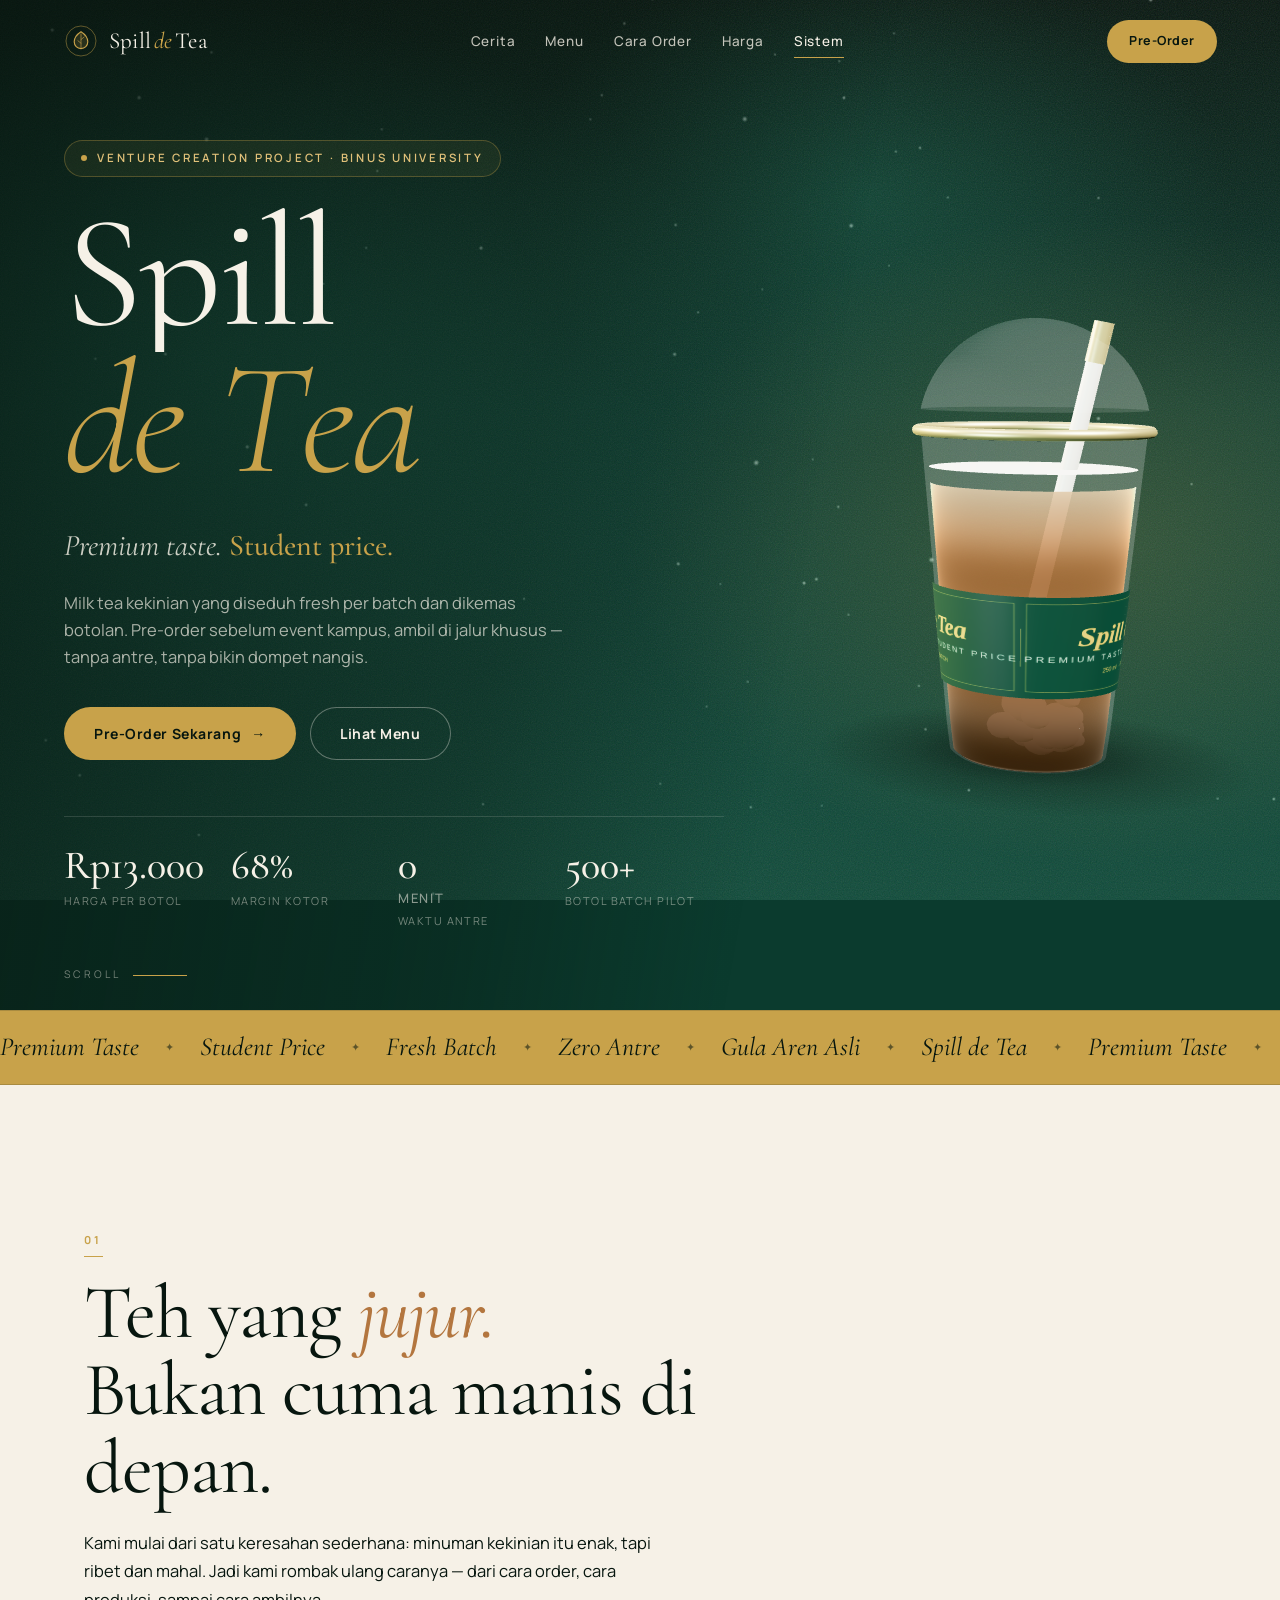
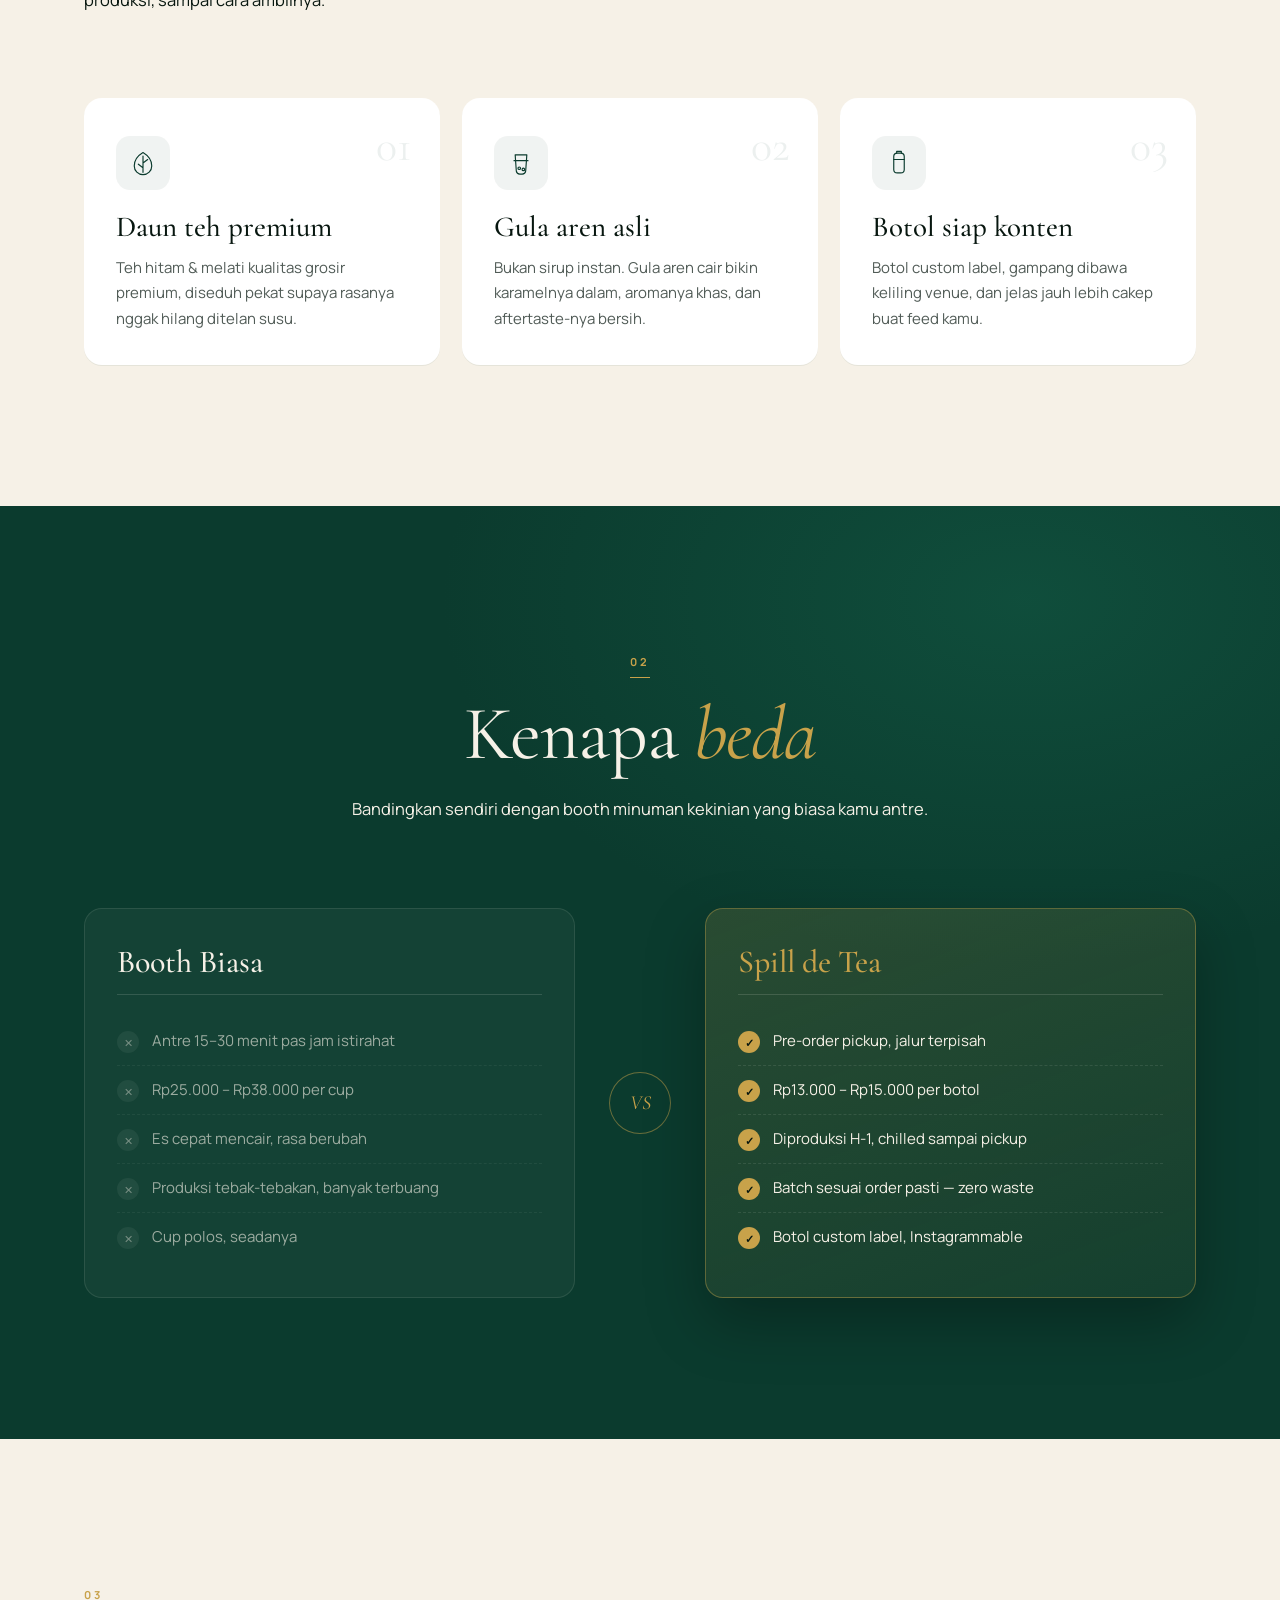
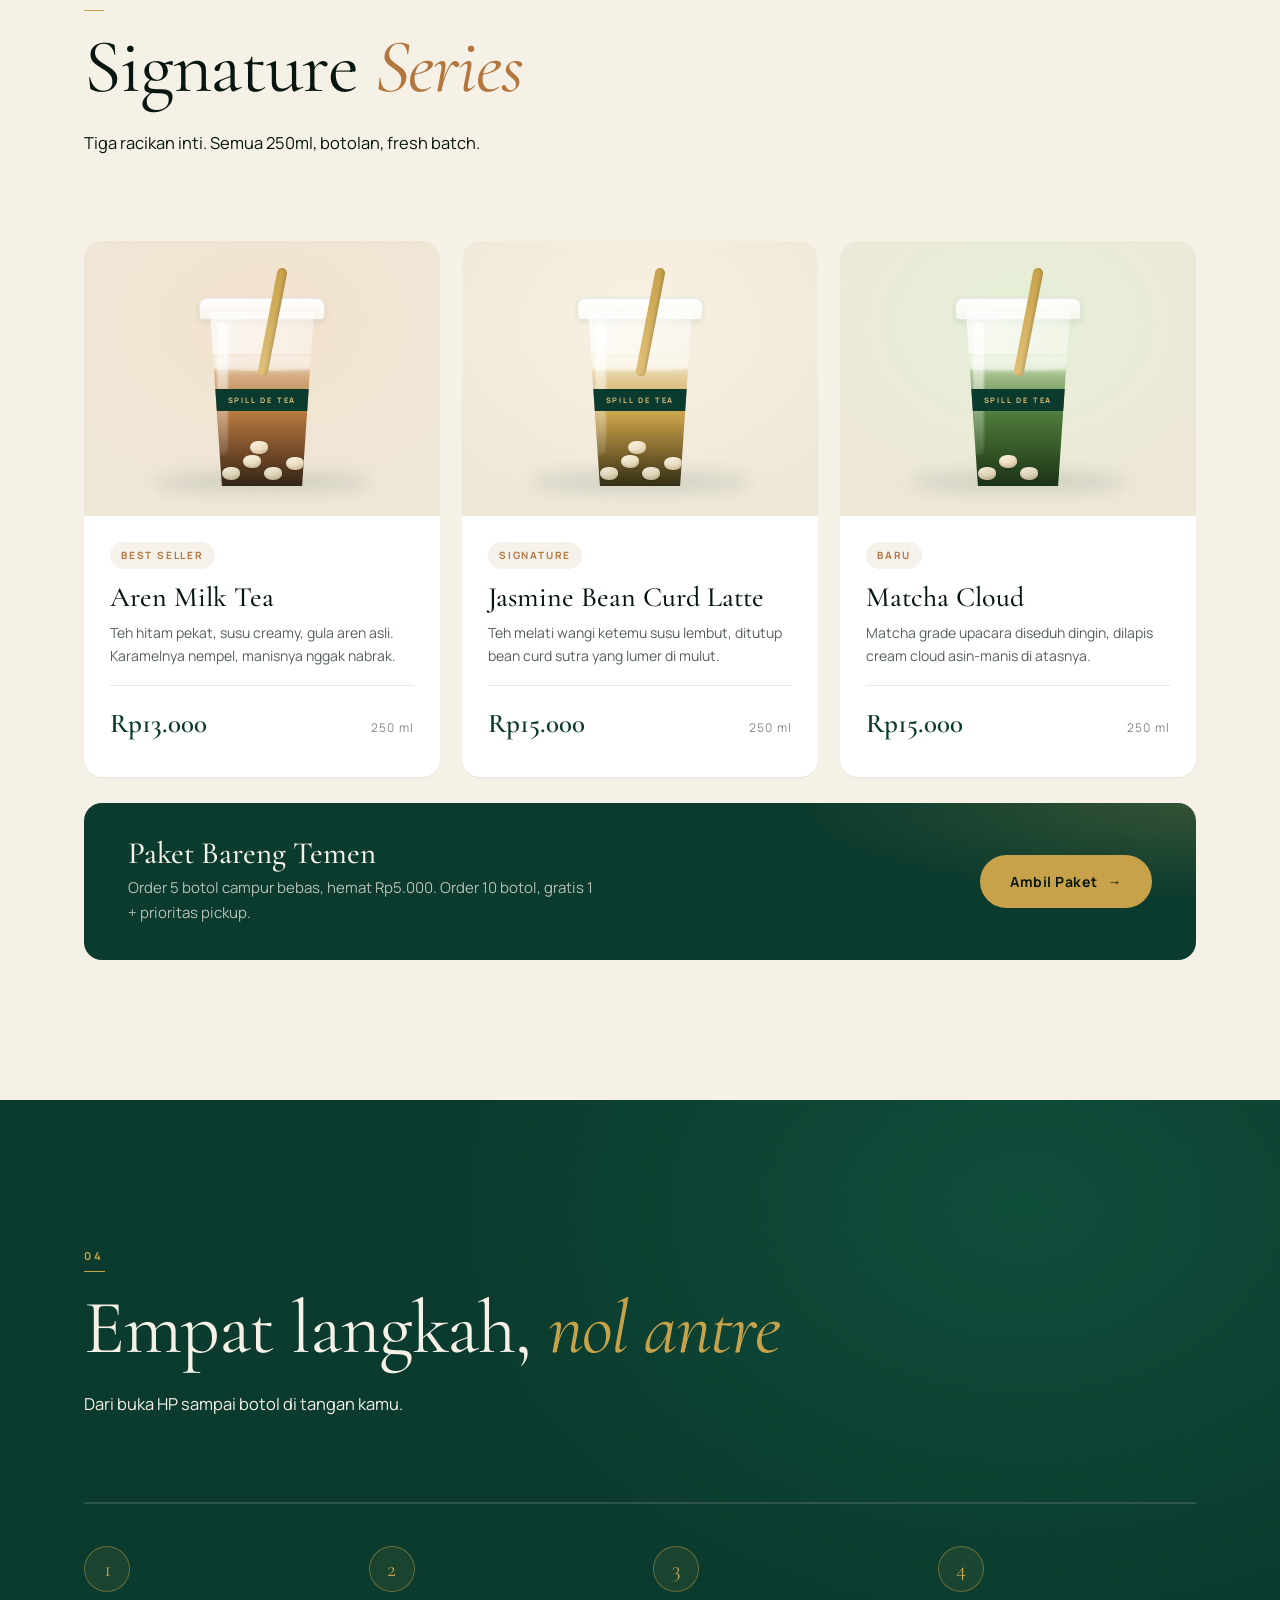
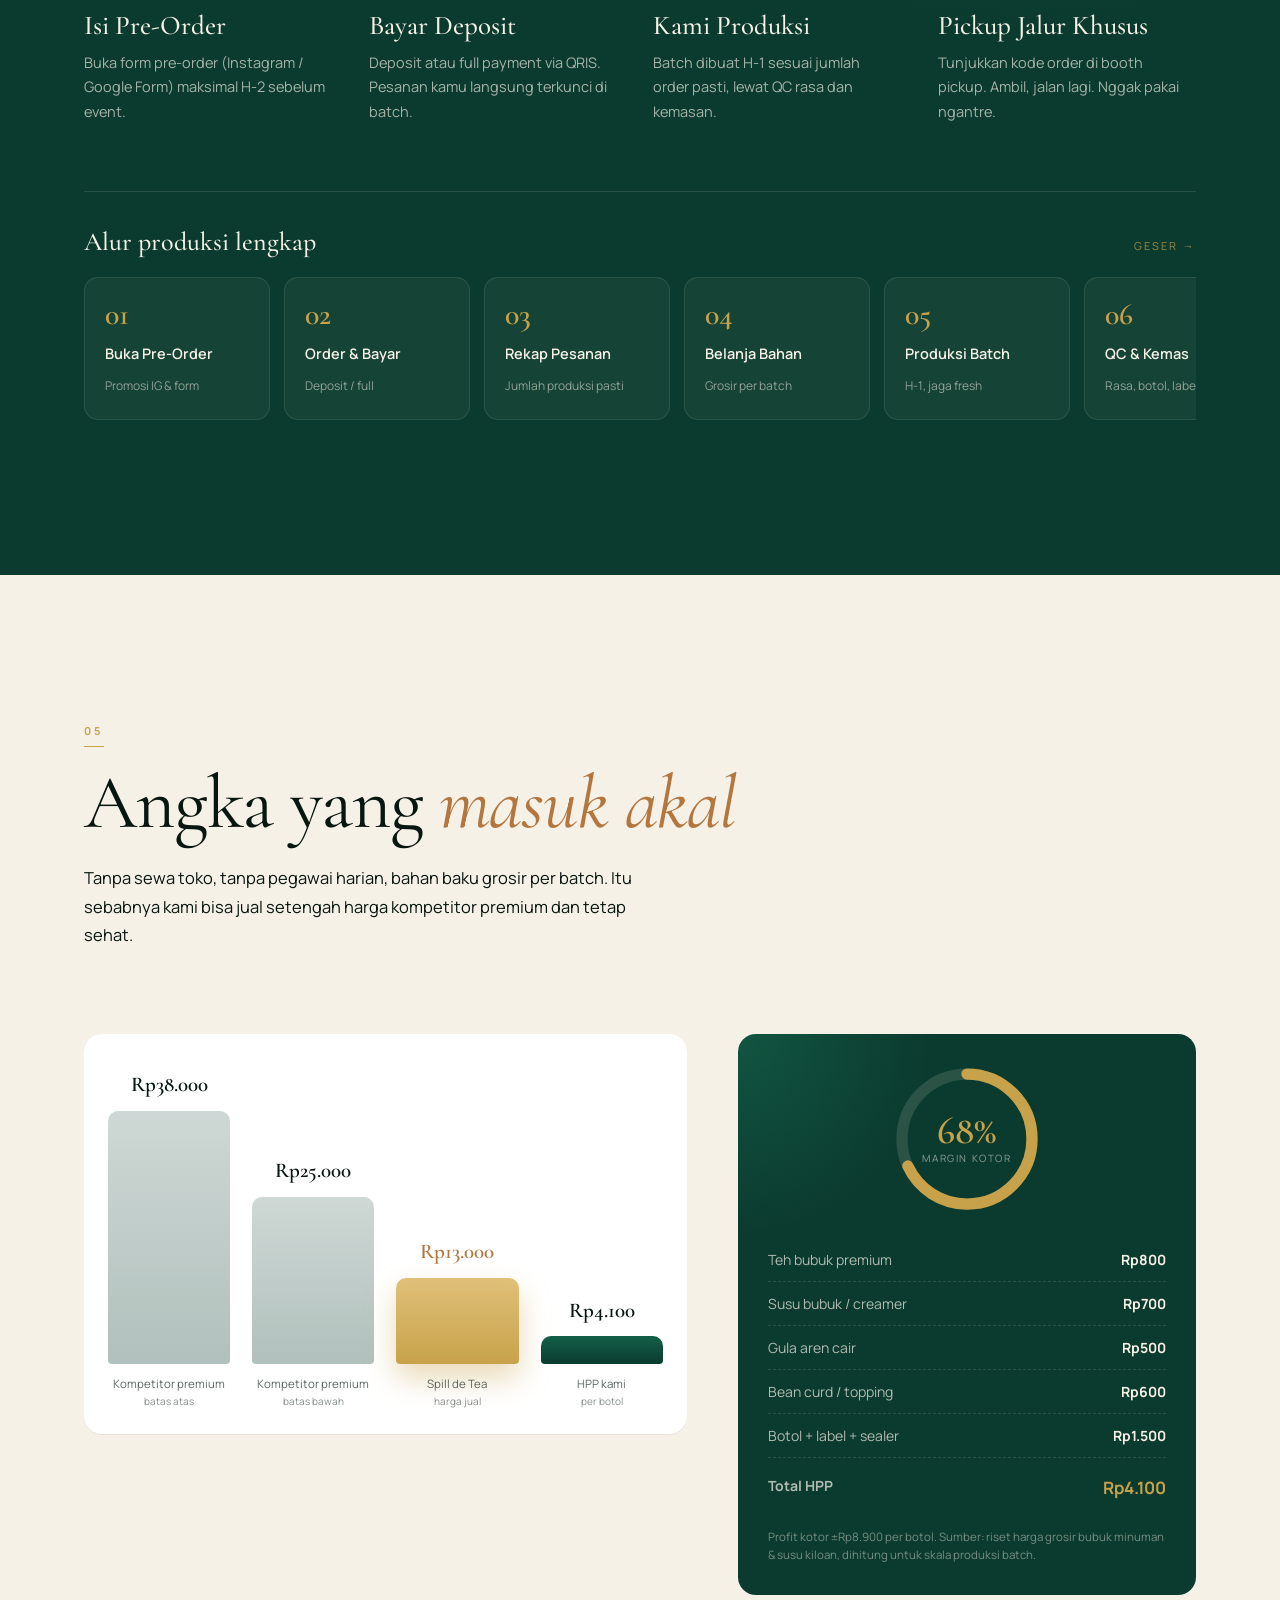
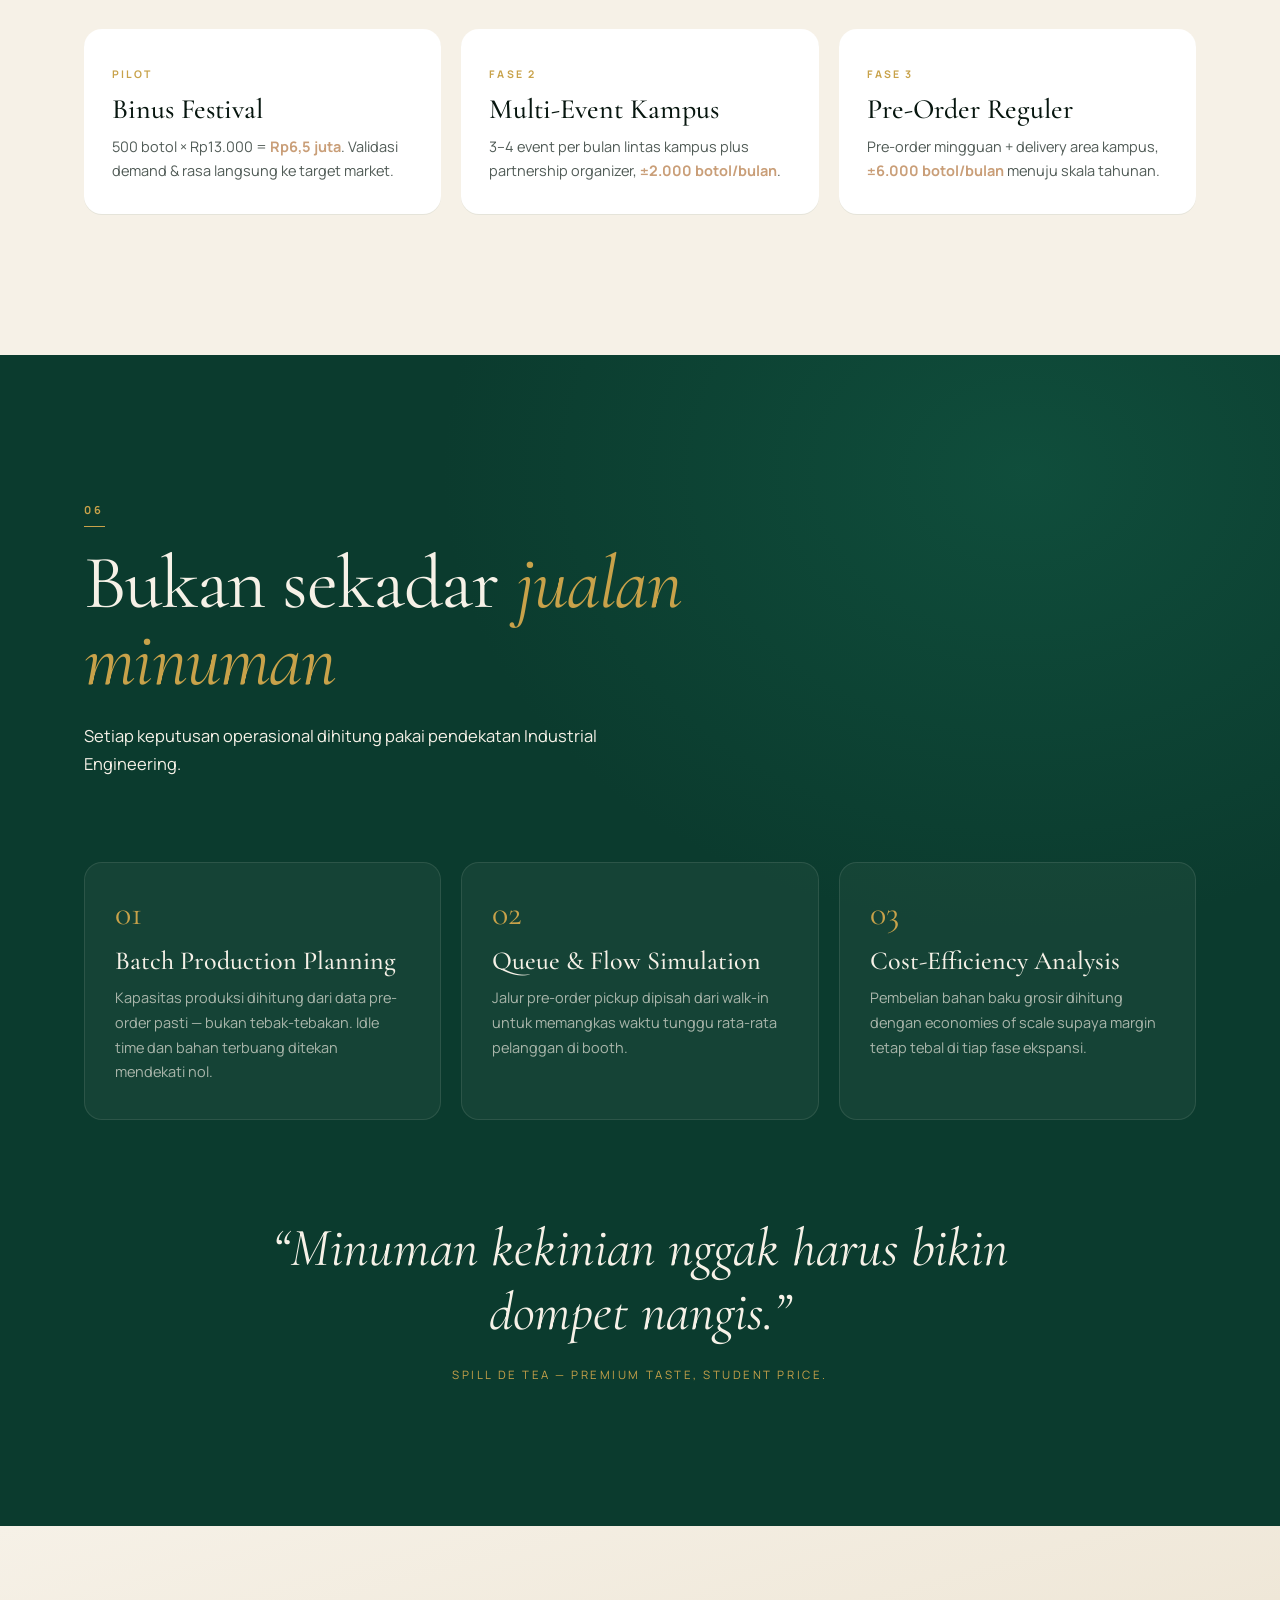
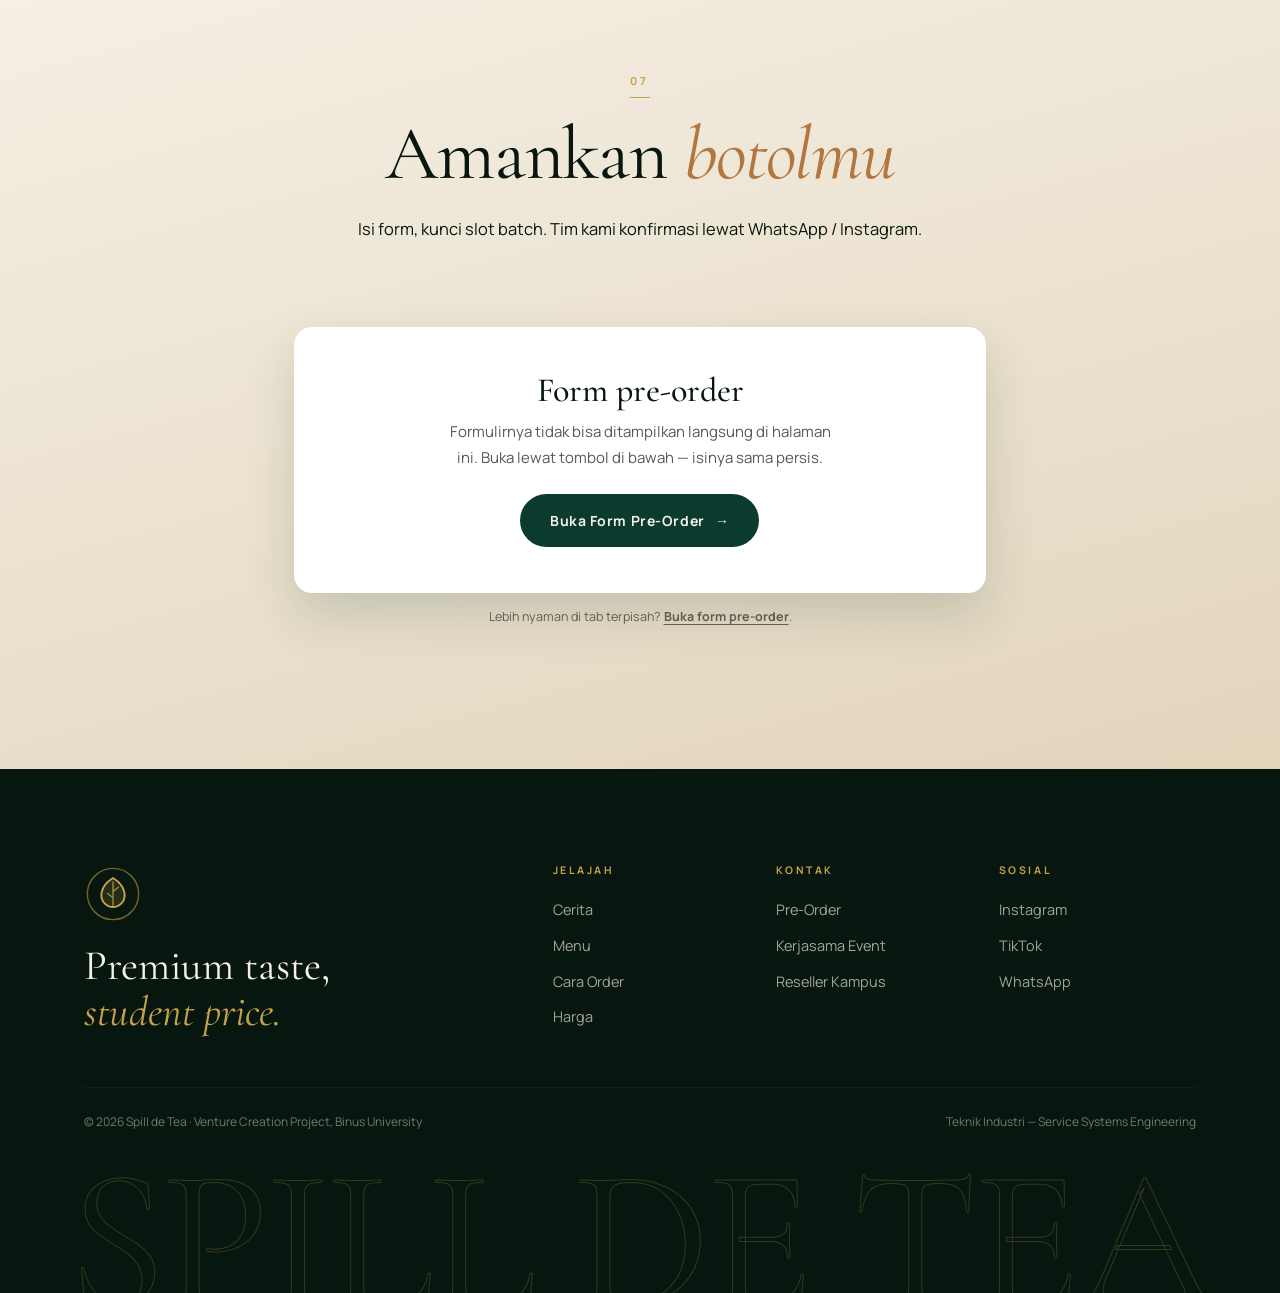
==== commit 53e1b320: "Drop Thai Tea, switch the topping to bean curd, wire up the Jotform Menu is three drinks now — Thai " ====
--- a/index.html
+++ b/index.html
@@ -187,7 +187,7 @@
         <h3 class="vs__label">Spill de Tea</h3>
         <ul>
           <li><i>✓</i> Pre-order pickup, jalur terpisah</li>
-          <li><i>✓</i> Rp12.000 – Rp15.000 per botol</li>
+          <li><i>✓</i> Rp13.000 – Rp15.000 per botol</li>
           <li><i>✓</i> Diproduksi H-1, chilled sampai pickup</li>
           <li><i>✓</i> Batch sesuai order pasti — zero waste</li>
           <li><i>✓</i> Botol custom label, Instagrammable</li>
@@ -203,7 +203,7 @@
     <div class="sechead">
       <span class="sechead__num" data-reveal>03</span>
       <h2 class="sechead__title" data-reveal data-delay="100">Signature <em>Series</em></h2>
-      <p class="sechead__lead" data-reveal data-delay="200">Empat racikan inti. Semua 250ml, botolan, fresh batch.</p>
+      <p class="sechead__lead" data-reveal data-delay="200">Tiga racikan inti. Semua 250ml, botolan, fresh batch.</p>
     </div>
 
     <div class="menu__grid">
@@ -216,8 +216,8 @@
               <div class="cup__liquid">
                 <span class="wave"></span>
                 <span class="foam"></span>
-                <em class="boba b1"></em><em class="boba b2"></em><em class="boba b3"></em>
-                <em class="boba b4"></em><em class="boba b5"></em>
+                <em class="curd b1"></em><em class="curd b2"></em><em class="curd b3"></em>
+                <em class="curd b4"></em><em class="curd b5"></em>
               </div>
               <div class="cup__shine"></div>
               <div class="cup__band">SPILL DE TEA</div>
@@ -240,8 +240,8 @@
             <div class="cup__body">
               <div class="cup__liquid">
                 <span class="wave"></span><span class="foam"></span>
-                <em class="boba b1"></em><em class="boba b2"></em><em class="boba b3"></em>
-                <em class="boba b4"></em><em class="boba b5"></em>
+                <em class="curd b1"></em><em class="curd b2"></em><em class="curd b3"></em>
+                <em class="curd b4"></em><em class="curd b5"></em>
               </div>
               <div class="cup__shine"></div>
               <div class="cup__band">SPILL DE TEA</div>
@@ -251,8 +251,8 @@
         </div>
         <div class="card__body">
           <span class="card__tag">Signature</span>
-          <h3>Jasmine Boba Latte</h3>
-          <p>Teh melati wangi ketemu susu lembut, ditutup boba kenyal yang direbus tiap batch.</p>
+          <h3>Jasmine Bean Curd Latte</h3>
+          <p>Teh melati wangi ketemu susu lembut, ditutup bean curd sutra yang lumer di mulut.</p>
           <div class="card__foot"><b>Rp15.000</b><span>250 ml</span></div>
         </div>
       </article>
@@ -264,7 +264,7 @@
             <div class="cup__body">
               <div class="cup__liquid">
                 <span class="wave"></span><span class="foam"></span>
-                <em class="boba b1"></em><em class="boba b2"></em><em class="boba b3"></em>
+                <em class="curd b1"></em><em class="curd b2"></em><em class="curd b3"></em>
               </div>
               <div class="cup__shine"></div>
               <div class="cup__band">SPILL DE TEA</div>
@@ -277,29 +277,6 @@
           <h3>Matcha Cloud</h3>
           <p>Matcha grade upacara diseduh dingin, dilapis cream cloud asin-manis di atasnya.</p>
           <div class="card__foot"><b>Rp15.000</b><span>250 ml</span></div>
-        </div>
-      </article>
-
-      <article class="card" data-reveal data-delay="360" style="--c1:#D2762F;--c2:#F6D3A8;--c3:#4A2410">
-        <div class="card__glass">
-          <div class="cup">
-            <div class="cup__lid"></div>
-            <div class="cup__body">
-              <div class="cup__liquid">
-                <span class="wave"></span><span class="foam"></span>
-                <em class="boba b1"></em><em class="boba b2"></em>
-              </div>
-              <div class="cup__shine"></div>
-              <div class="cup__band">SPILL DE TEA</div>
-            </div>
-            <div class="cup__straw"></div>
-          </div>
-        </div>
-        <div class="card__body">
-          <span class="card__tag">Paling Hemat</span>
-          <h3>Thai Tea Classic</h3>
-          <p>Thai tea pekat versi kami — lebih tebal, kurang gula, tetap ramah kantong mahasiswa.</p>
-          <div class="card__foot"><b>Rp12.000</b><span>250 ml</span></div>
         </div>
       </article>
 
@@ -416,7 +393,7 @@
           <li><span>Teh bubuk premium</span><b>Rp800</b></li>
           <li><span>Susu bubuk / creamer</span><b>Rp700</b></li>
           <li><span>Gula aren cair</span><b>Rp500</b></li>
-          <li><span>Boba / topping</span><b>Rp600</b></li>
+          <li><span>Bean curd / topping</span><b>Rp600</b></li>
           <li><span>Botol + label + sealer</span><b>Rp1.500</b></li>
           <li class="hpp__total"><span>Total HPP</span><b>Rp4.100</b></li>
         </ul>
@@ -489,64 +466,25 @@
       <p class="sechead__lead" data-reveal data-delay="200">Isi form, kunci slot batch. Tim kami konfirmasi lewat WhatsApp / Instagram.</p>
     </div>
 
-    <form class="form" id="poForm" novalidate data-reveal data-delay="300">
-      <div class="field">
-        <input type="text" id="fNama" name="nama" required placeholder=" " autocomplete="name" />
-        <label for="fNama">Nama lengkap</label>
-      </div>
-      <div class="field">
-        <input type="tel" id="fWa" name="wa" required placeholder=" " inputmode="numeric" autocomplete="tel" />
-        <label for="fWa">Nomor WhatsApp</label>
-      </div>
-      <div class="field">
-        <select id="fEvent" name="event" required>
-          <option value="" selected disabled></option>
-          <option>Binus Festival</option>
-          <option>Expo Himpunan</option>
-          <option>Event kampus lain</option>
-          <option>Pre-order reguler mingguan</option>
-        </select>
-        <label for="fEvent">Pickup di event</label>
-      </div>
-      <div class="field">
-        <select id="fMenu" name="menu" required>
-          <option value="" selected disabled></option>
-          <option data-price="13000">Aren Milk Tea — Rp13.000</option>
-          <option data-price="15000">Jasmine Boba Latte — Rp15.000</option>
-          <option data-price="15000">Matcha Cloud — Rp15.000</option>
-          <option data-price="12000">Thai Tea Classic — Rp12.000</option>
-        </select>
-        <label for="fMenu">Pilih menu</label>
-      </div>
-      <div class="field field--qty">
-        <button type="button" class="qty" data-step="-1" aria-label="Kurangi">−</button>
-        <input type="number" id="fQty" name="qty" min="1" max="50" value="2" />
-        <button type="button" class="qty" data-step="1" aria-label="Tambah">+</button>
-        <label for="fQty" class="static">Jumlah botol</label>
-      </div>
-      <div class="field field--full">
-        <textarea id="fNote" name="note" rows="2" placeholder=" "></textarea>
-        <label for="fNote">Catatan (less sugar, no boba, dll)</label>
-      </div>
-
-      <div class="form__total">
-        <span>Estimasi total</span>
-        <b id="poTotal">Rp26.000</b>
-      </div>
-
-      <button type="submit" class="btn btn--dark btn--full" data-magnet><span>Kirim Pre-Order</span><i class="btn__arrow">→</i></button>
-      <p class="form__fine">Dengan mengirim form ini kamu setuju dihubungi tim Spill de Tea untuk konfirmasi pesanan dan pembayaran.</p>
-    </form>
-
-    <div class="receipt" id="receipt" hidden>
-      <div class="receipt__check">
-        <svg viewBox="0 0 52 52"><circle cx="26" cy="26" r="23"/><path d="M15 27l8 8 15-16"/></svg>
-      </div>
-      <h3>Pre-order tercatat!</h3>
-      <p class="receipt__sub">Simpan kode ini dan tunjukkan di booth pickup.</p>
-      <div class="receipt__code" id="rCode">SDT-0000</div>
-      <ul class="receipt__list" id="rList"></ul>
-      <button type="button" class="btn btn--ghost btn--dark-ghost" id="rAgain" data-magnet><span>Buat pesanan lain</span></button>
+    <div class="jf" data-reveal data-delay="300">
+      <div class="jf__frame" id="jfFrame">
+        <iframe id="jfEmbed" src="https://form.jotform.com/262514421222040"
+                title="Form pre-order Spill de Tea" loading="lazy"></iframe>
+      </div>
+
+      <div class="jf__fallback" id="jfFallback" hidden>
+        <h3>Form pre-order</h3>
+        <p>Formulirnya tidak bisa ditampilkan langsung di halaman ini. Buka lewat
+           tombol di bawah — isinya sama persis.</p>
+        <a class="btn btn--dark" href="https://form.jotform.com/262514421222040" target="_blank" rel="noopener">
+          <span>Buka Form Pre-Order</span><i class="btn__arrow">→</i>
+        </a>
+      </div>
+
+      <p class="jf__note">
+        Lebih nyaman di tab terpisah?
+        <a href="https://form.jotform.com/262514421222040" target="_blank" rel="noopener">Buka form pre-order</a>.
+      </p>
     </div>
   </div>
 </section>
--- a/css/style.css
+++ b/css/style.css
@@ -328,8 +328,10 @@
 @keyframes wv{to{transform:rotate(360deg)}}
 .foam{position:absolute;left:0;right:0;top:0;height:16px;background:rgba(255,255,255,.55);
   filter:blur(3px)}
-.boba{position:absolute;bottom:6px;width:15px;height:15px;border-radius:50%;
-  background:radial-gradient(circle at 32% 30%,#6b4a33,var(--c3));
+.curd{position:absolute;bottom:6px;width:18px;height:13px;
+  border-radius:46% 42% 44% 48%;
+  background:linear-gradient(150deg,#FCF5E7 0%,#F0E2C6 55%,#DFCCA6 100%);
+  box-shadow:inset 0 -2px 3px rgba(120,95,58,.2),0 1px 2px rgba(0,0,0,.14);
   animation:bob 3.4s ease-in-out infinite}
 .b1{left:16%}.b2{left:34%;bottom:18px;animation-delay:.4s}
 .b3{left:52%;animation-delay:.9s}.b4{left:70%;bottom:16px;animation-delay:1.3s}
@@ -462,65 +464,19 @@
 .pullquote cite{display:block;margin-top:22px;font-family:var(--ff-b);font-style:normal;
   font-size:11.5px;letter-spacing:.22em;text-transform:uppercase;color:var(--gold)}
 
-/* ══════════════ FORM ══════════════ */
-.form{display:grid;grid-template-columns:1fr 1fr;gap:16px}
-.field{position:relative}
-.field--full{grid-column:1/-1}
-.field input,.field select,.field textarea{
-  width:100%;padding:22px 18px 9px;border:1px solid rgba(11,59,46,.2);border-radius:12px;
-  background:rgba(255,255,255,.72);font-size:15px;outline:none;
-  transition:border-color .35s,box-shadow .35s,background .35s;resize:none}
-.field textarea{padding-top:26px}
-.field select{appearance:none;cursor:pointer;
-  background-image:url("data:image/svg+xml,%3Csvg xmlns='http://www.w3.org/2000/svg' width='12' height='8'%3E%3Cpath d='M1 1l5 5 5-5' fill='none' stroke='%230B3B2E' stroke-width='1.6'/%3E%3C/svg%3E");
-  background-repeat:no-repeat;background-position:right 18px center}
-.field input:focus,.field select:focus,.field textarea:focus{
-  border-color:var(--jade);background:#fff;box-shadow:0 0 0 4px rgba(11,59,46,.09)}
-.field label{position:absolute;left:19px;top:16px;font-size:14px;color:rgba(7,22,15,.5);
-  pointer-events:none;transform-origin:left top;
-  transition:transform .3s var(--ease),color .3s}
-.field input:focus + label,.field input:not(:placeholder-shown) + label,
-.field textarea:focus + label,.field textarea:not(:placeholder-shown) + label,
-.field select:focus + label,.field select.filled + label{
-  transform:translateY(-9px) scale(.76);color:var(--jade)}
-.field label.static{transform:translateY(-9px) scale(.76);color:var(--jade)}
-.field.err input,.field.err select{border-color:#B4462F;box-shadow:0 0 0 4px rgba(180,70,47,.12)}
-.field--qty{grid-column:1/-1;display:flex;align-items:center;gap:8px;padding:19px 12px 8px;
-  border:1px solid rgba(11,59,46,.2);border-radius:12px;background:rgba(255,255,255,.72)}
-.field--qty input{border:0;background:none;text-align:center;padding:0;font-weight:700;
-  -moz-appearance:textfield}
-.field--qty input::-webkit-outer-spin-button,.field--qty input::-webkit-inner-spin-button{
-  -webkit-appearance:none;margin:0}
-.field--qty label{left:19px}
-.qty{width:34px;height:34px;flex:none;border-radius:50%;border:1px solid rgba(11,59,46,.2);
-  background:#fff;cursor:pointer;font-size:17px;line-height:1;
-  transition:background .3s,color .3s,transform .3s var(--ease)}
-.qty:hover{background:var(--jade);color:var(--cream);transform:scale(1.08)}
-.form__total{grid-column:1/-1;display:flex;align-items:center;justify-content:space-between;
-  padding:18px 20px;border-radius:12px;background:rgba(11,59,46,.06);margin-top:4px}
-.form__total span{font-size:13px;letter-spacing:.1em;text-transform:uppercase;opacity:.6}
-.form__total b{font-family:var(--ff-d);font-size:31px;color:var(--jade)}
-.form button[type=submit]{grid-column:1/-1;margin-top:6px}
-.form__fine{grid-column:1/-1;font-size:11.5px;opacity:.5;line-height:1.6;text-align:center}
-
-.receipt{text-align:center;padding:46px 32px;border-radius:var(--r);background:#fff;
-  box-shadow:0 26px 60px rgba(11,59,46,.16);animation:pop .7s var(--ease-out)}
-@keyframes pop{from{opacity:0;transform:translateY(24px) scale(.97)}to{opacity:1;transform:none}}
-.receipt__check{width:74px;margin:0 auto 22px}
-.receipt__check svg{fill:none;stroke:var(--jade);stroke-width:3;stroke-linecap:round;stroke-linejoin:round}
-.receipt__check circle{stroke-dasharray:145;stroke-dashoffset:145;animation:draw2 .8s var(--ease-out) forwards}
-.receipt__check path{stroke:var(--gold);stroke-width:4;stroke-dasharray:40;stroke-dashoffset:40;
-  animation:draw2 .5s .5s var(--ease-out) forwards}
-@keyframes draw2{to{stroke-dashoffset:0}}
-.receipt h3{font-family:var(--ff-d);font-size:37px;margin-bottom:8px}
-.receipt__sub{font-size:14.5px;opacity:.65;margin-bottom:22px}
-.receipt__code{display:inline-block;padding:13px 28px;border-radius:999px;margin-bottom:26px;
-  background:var(--jade);color:var(--gold);font-weight:700;letter-spacing:.22em;font-size:16px}
-.receipt__list{text-align:left;max-width:380px;margin:0 auto 28px}
-.receipt__list li{display:flex;justify-content:space-between;gap:16px;padding:11px 0;font-size:14.5px;
-  border-bottom:1px dashed rgba(11,59,46,.14)}
-.receipt__list li span{opacity:.6}
-.receipt__list li b{text-align:right}
+/* ══════════════ FORM (Jotform embed) ══════════════ */
+.jf{display:flex;flex-direction:column;gap:14px}
+.jf__frame{border-radius:var(--r);overflow:hidden;background:#fff;
+  box-shadow:0 22px 50px rgba(11,59,46,.16),inset 0 0 0 1px rgba(11,59,46,.1)}
+.jf__frame iframe{display:block;width:100%;height:840px;border:0}
+.jf__fallback{padding:46px 32px;border-radius:var(--r);background:#fff;text-align:center;
+  box-shadow:0 22px 50px rgba(11,59,46,.16)}
+.jf__fallback h3{font-family:var(--ff-d);font-size:34px;margin-bottom:10px}
+.jf__fallback p{font-size:15px;line-height:1.7;opacity:.7;max-width:44ch;margin:0 auto 24px}
+.jf__note{font-size:12.5px;text-align:center;opacity:.6}
+.jf__note a{font-weight:700;text-decoration:underline;text-underline-offset:3px}
+.jf__note a:hover{color:var(--tea)}
+@media (max-width:640px){.jf__frame iframe{height:960px}}
 
 /* ══════════════ FOOTER ══════════════ */
 .footer{position:relative;z-index:2;background:var(--ink);color:var(--cream);
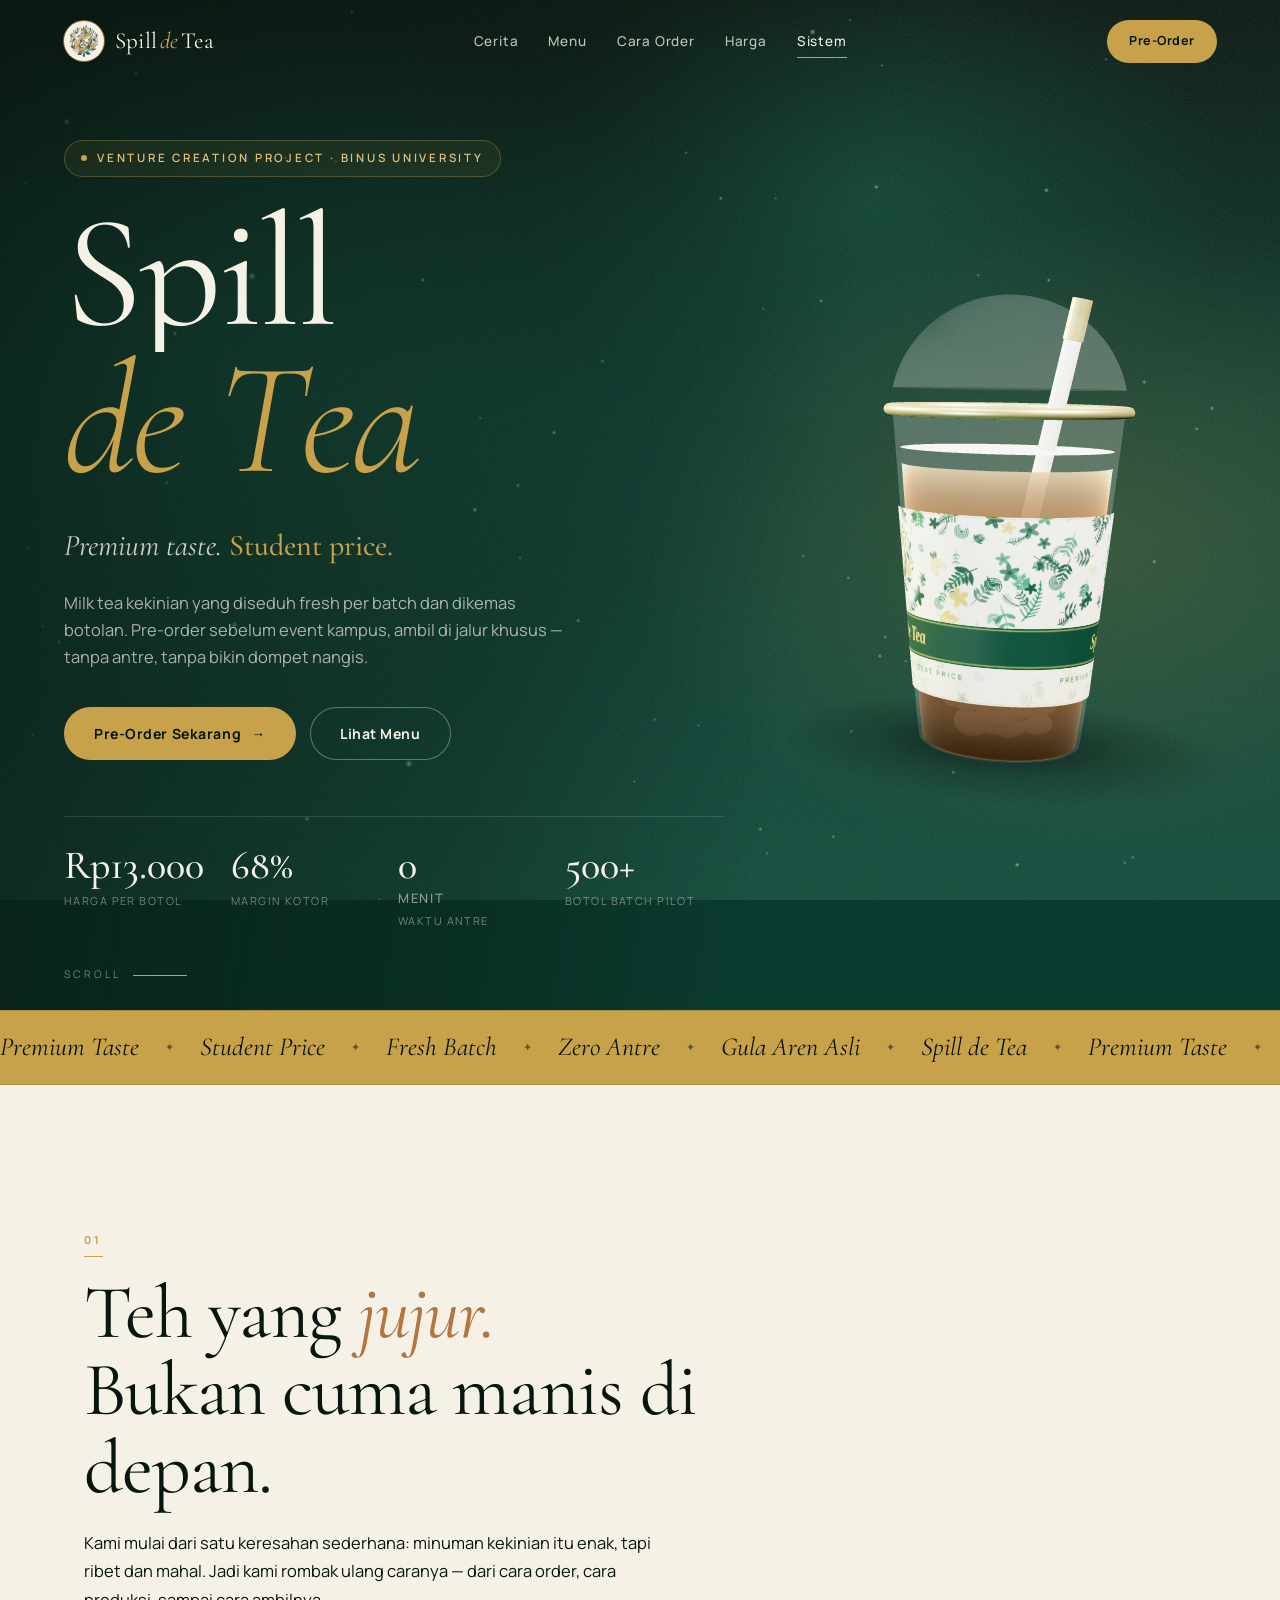
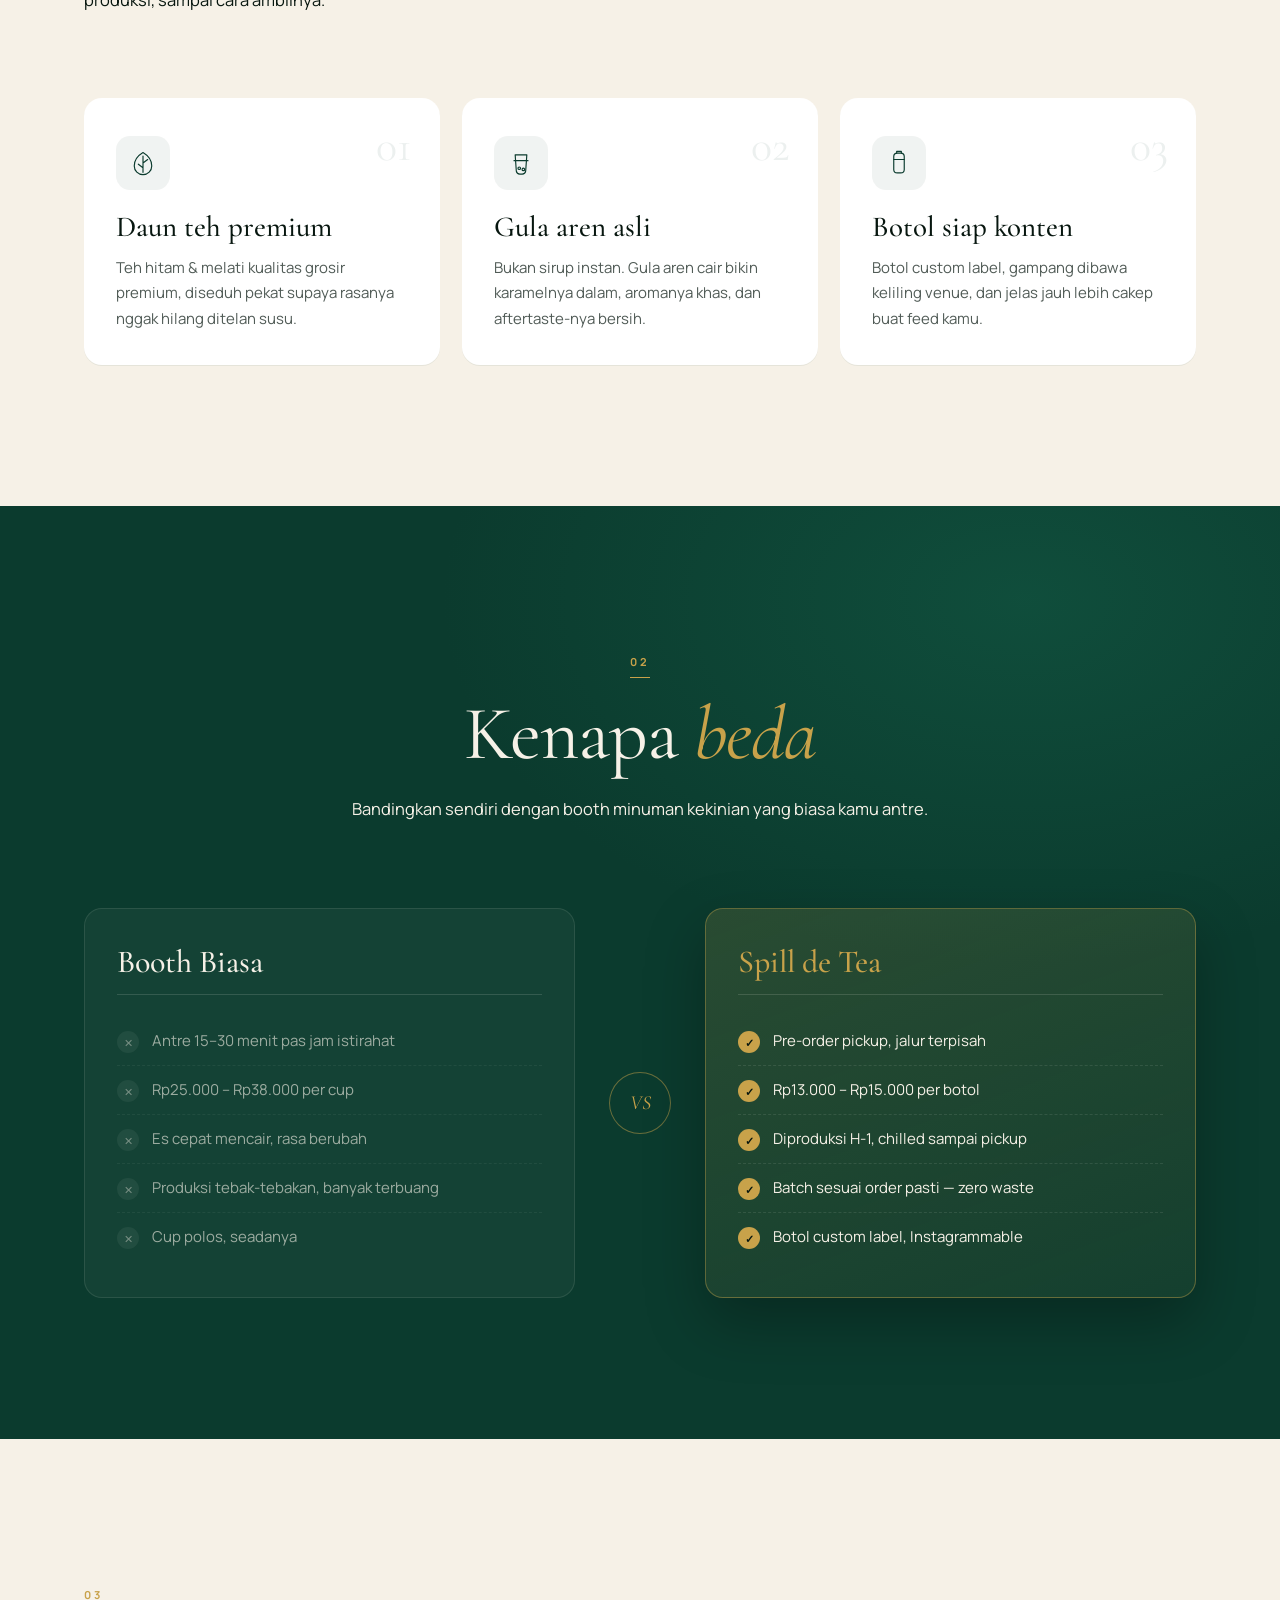
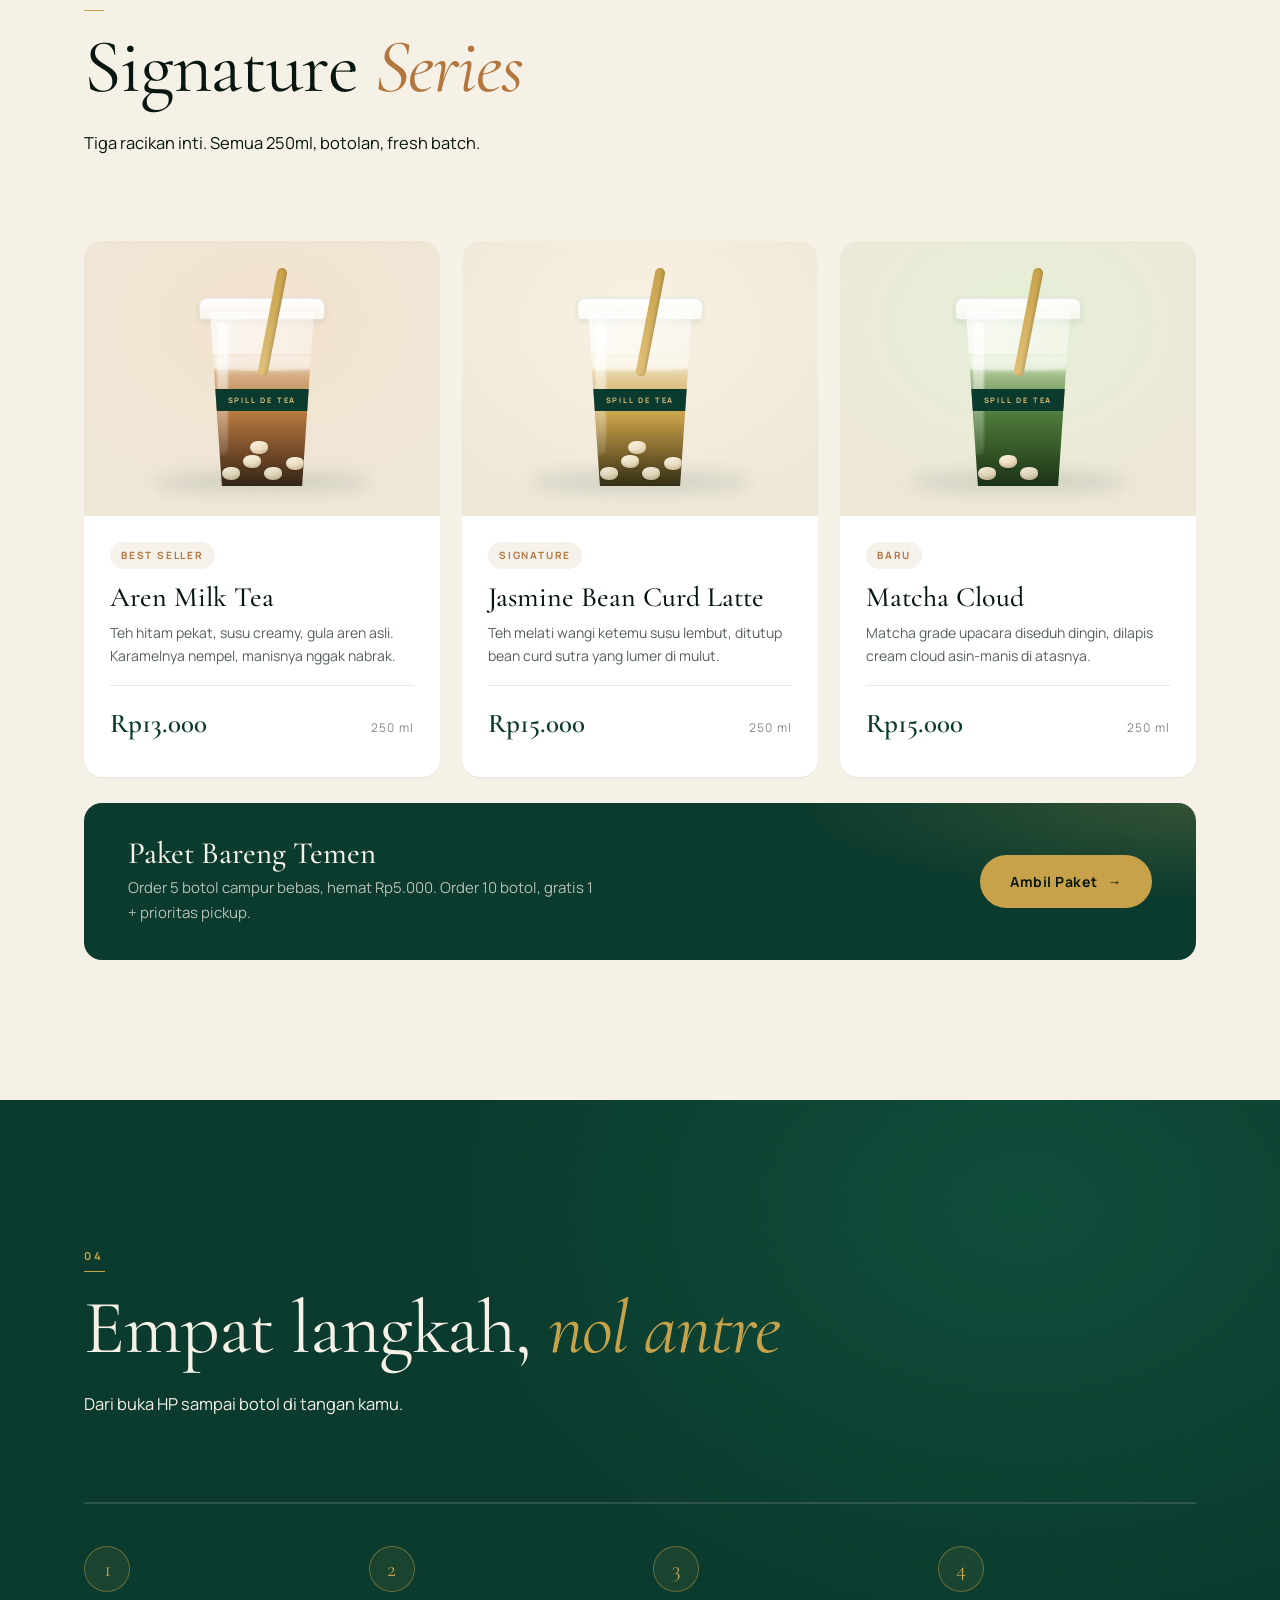
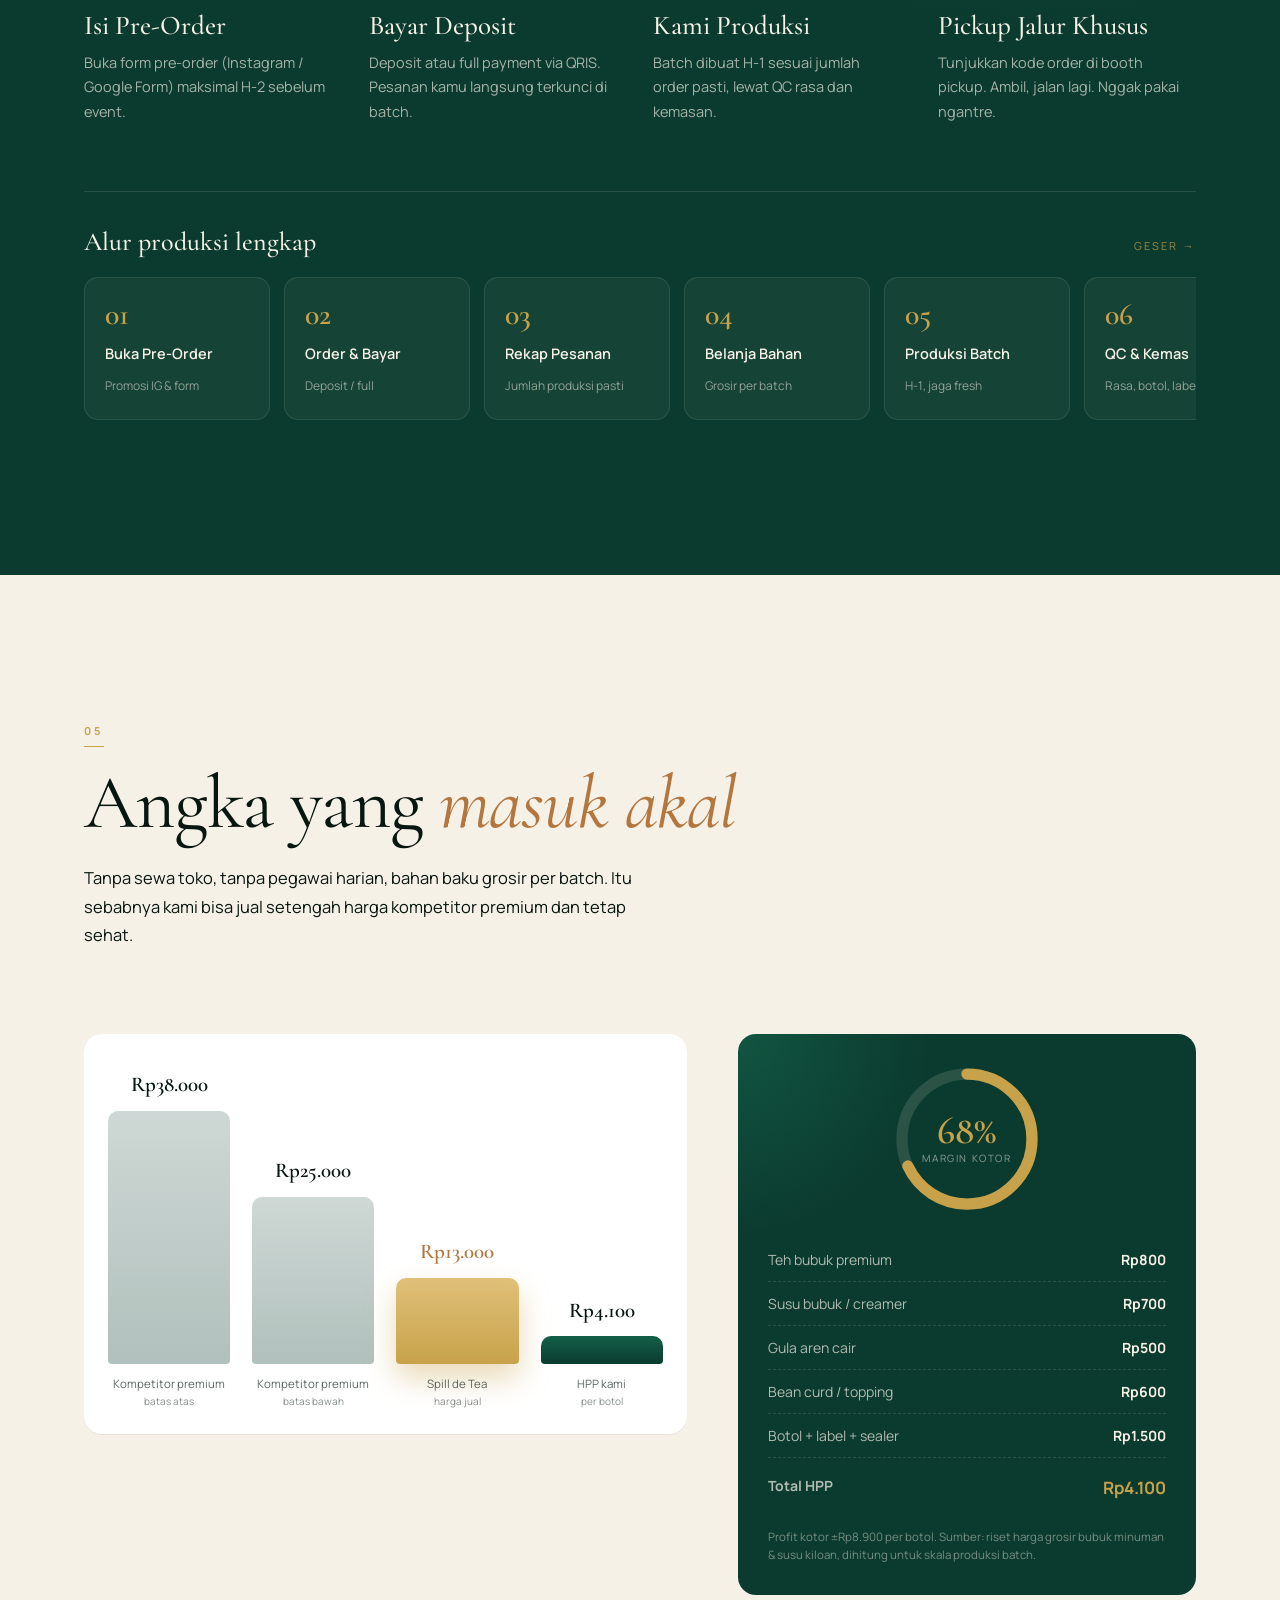
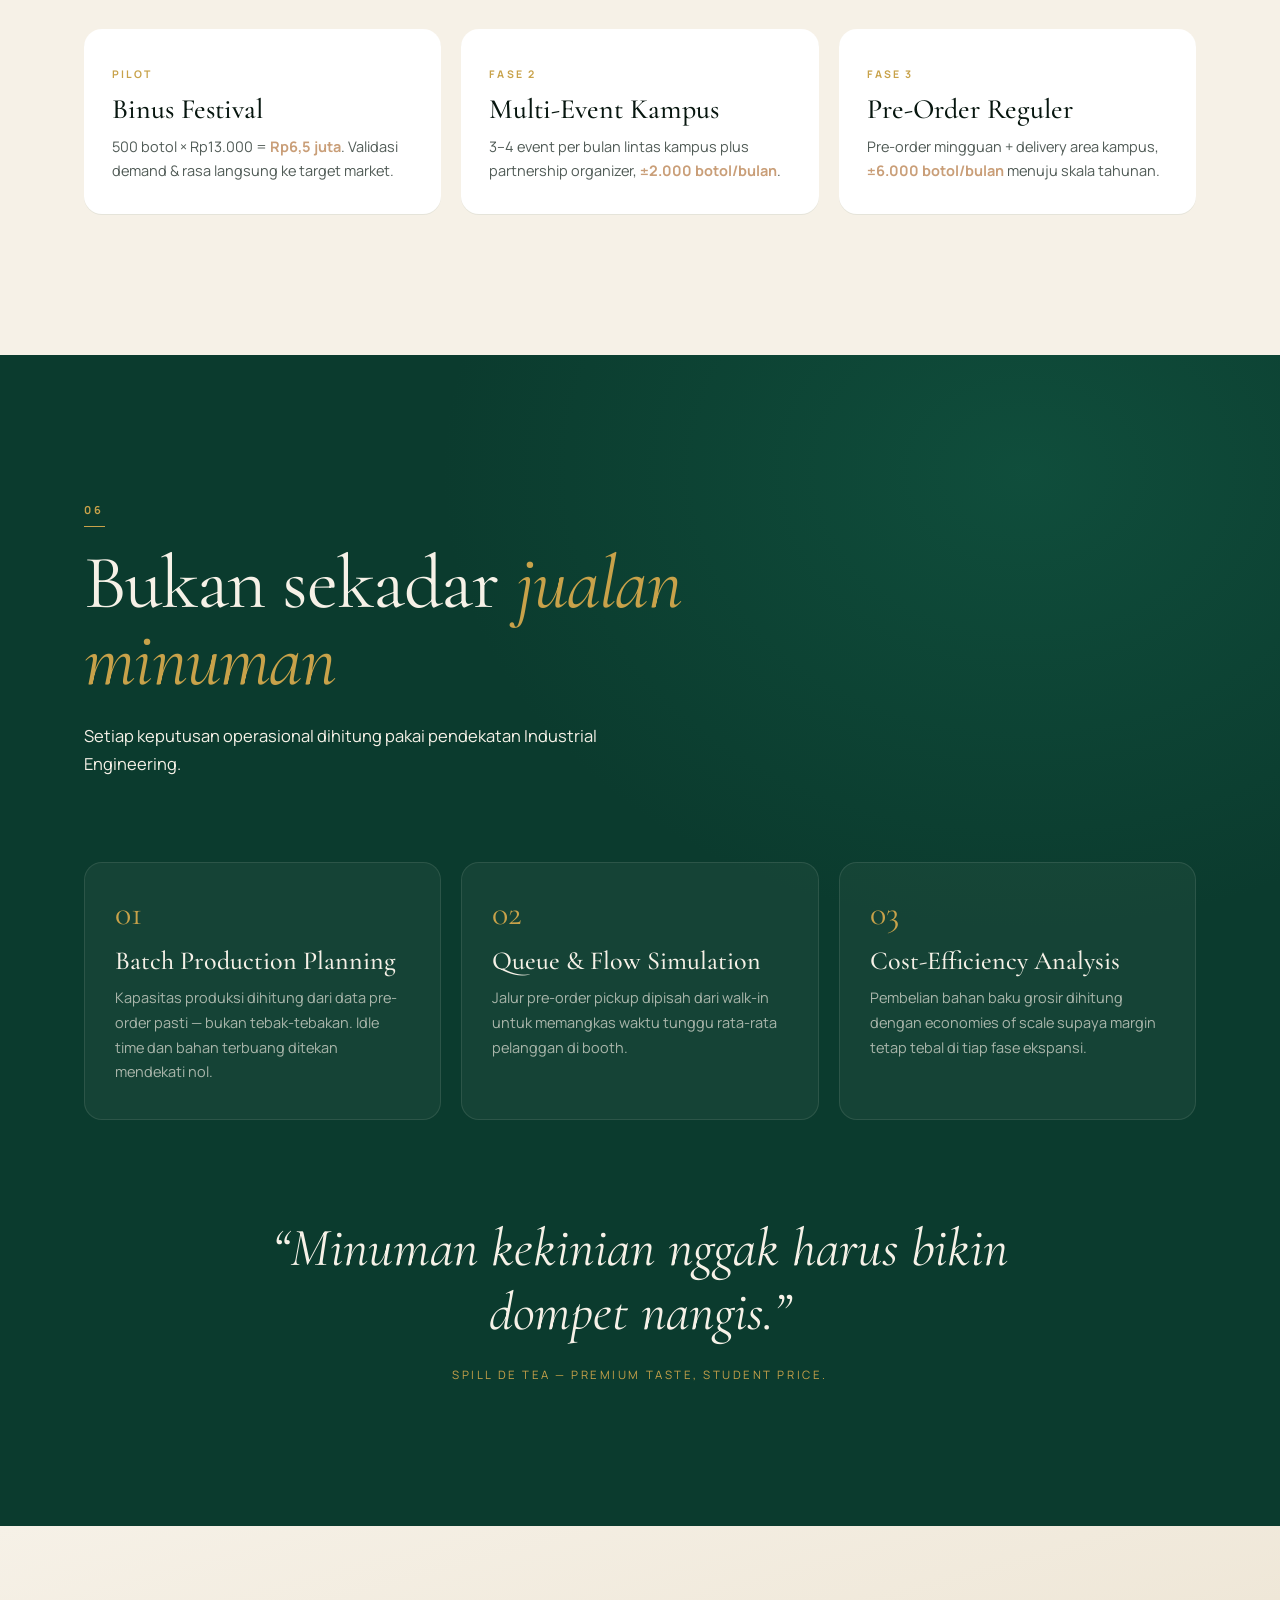
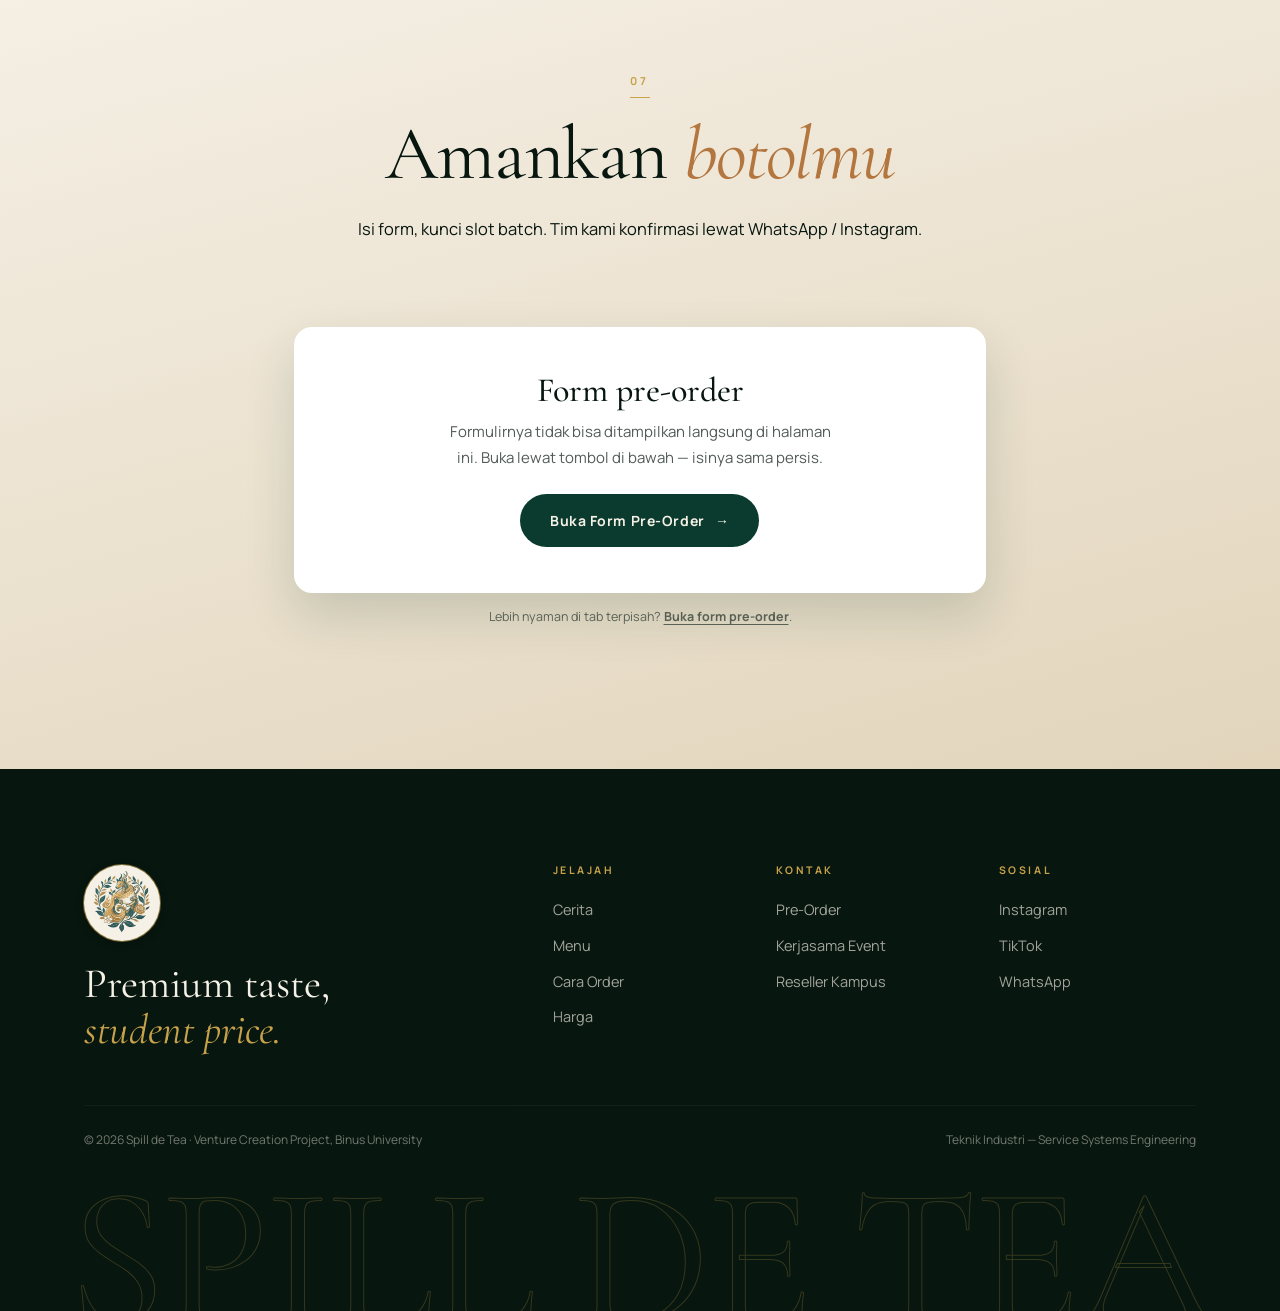
==== commit 653a78a8: "Give the cup a printed sleeve and put the house emblem on it The cup carried a thin jade band with t" ====
--- a/index.html
+++ b/index.html
@@ -18,11 +18,8 @@
 <div class="loader" id="loader">
   <div class="loader__inner">
     <div class="loader__mark">
-      <svg viewBox="0 0 120 120" aria-hidden="true">
-        <circle class="lo-ring" cx="60" cy="60" r="52" />
-        <path class="lo-leaf" d="M60 26c17 10 25 24 25 38a25 25 0 0 1-50 0c0-14 8-28 25-38z" />
-        <path class="lo-vein" d="M60 34v54" />
-      </svg>
+      <svg viewBox="0 0 120 120" aria-hidden="true"><circle class="lo-ring" cx="60" cy="60" r="56" /></svg>
+      <span class="loader__emblem" data-emblem></span>
     </div>
     <div class="loader__word"><span>S</span><span>P</span><span>I</span><span>L</span><span>L</span><span class="sp"></span><span>D</span><span>E</span><span class="sp"></span><span>T</span><span>E</span><span>A</span></div>
     <div class="loader__bar"><i id="loaderBar"></i></div>
@@ -48,11 +45,7 @@
 <!-- ═══════════ NAV ═══════════ -->
 <header class="nav" id="nav">
   <a href="#hero" class="nav__brand" data-magnet>
-    <svg class="nav__logo" viewBox="0 0 120 120" aria-hidden="true">
-      <circle class="lg-ring" cx="60" cy="60" r="53" />
-      <path class="lg-leaf" d="M60 27c16 10 24 23 24 36a24 24 0 0 1-48 0c0-13 8-26 24-36z" />
-      <path class="lg-vein" d="M60 35v50M60 55l11-9M60 68l-11-9" />
-    </svg>
+    <span class="nav__logo" data-emblem aria-hidden="true"></span>
     <span class="nav__name">Spill<em>de</em>Tea</span>
   </a>
   <nav class="nav__links" id="navLinks">
@@ -494,11 +487,7 @@
   <div class="wrap">
     <div class="footer__top">
       <div class="footer__brand">
-        <svg class="nav__logo nav__logo--big" viewBox="0 0 120 120" aria-hidden="true">
-          <circle class="lg-ring" cx="60" cy="60" r="53" />
-          <path class="lg-leaf" d="M60 27c16 10 24 23 24 36a24 24 0 0 1-48 0c0-13 8-26 24-36z" />
-          <path class="lg-vein" d="M60 35v50M60 55l11-9M60 68l-11-9" />
-        </svg>
+        <span class="nav__logo nav__logo--big" data-emblem aria-hidden="true"></span>
         <p class="footer__claim">Premium taste,<br /><em>student price.</em></p>
       </div>
       <nav class="footer__nav">
@@ -534,6 +523,7 @@
 <a href="#hero" class="totop" id="toTop" aria-label="Kembali ke atas">↑</a>
 
 <script src="vendor/three.min.js"></script>
+<script src="js/brandmark.js"></script>
 <script src="js/scene.js"></script>
 <script src="js/main.js"></script>
 </body>
--- a/css/style.css
+++ b/css/style.css
@@ -57,15 +57,15 @@
 }
 .loader.done{opacity:0;visibility:hidden}
 .loader__inner{text-align:center;width:min(320px,72vw)}
-.loader__mark{width:78px;margin:0 auto 26px}
-.loader__mark svg{overflow:visible}
+.loader__mark{position:relative;width:96px;height:96px;margin:0 auto 26px;display:grid;place-items:center}
+.loader__mark svg{position:absolute;inset:0;width:100%;height:100%;overflow:visible}
 .lo-ring{fill:none;stroke:rgba(200,162,74,.35);stroke-width:2;
   stroke-dasharray:60 267;transform-origin:60px 60px;animation:spin 1.4s linear infinite}
-.lo-leaf{fill:none;stroke:var(--gold);stroke-width:3;stroke-linejoin:round;
-  stroke-dasharray:230;stroke-dashoffset:230;animation:draw 2s var(--ease-out) infinite}
-.lo-vein{fill:none;stroke:var(--gold);stroke-width:2;opacity:.6}
+.loader__emblem{width:72%;height:72%;display:grid;place-items:center;
+  opacity:0;animation:emblemIn 1.1s var(--ease-out) .15s forwards}
+.loader__emblem img{width:100%;height:100%;object-fit:contain}
+@keyframes emblemIn{to{opacity:1}}
 @keyframes spin{to{transform:rotate(360deg)}}
-@keyframes draw{0%{stroke-dashoffset:230}55%,100%{stroke-dashoffset:0}}
 .loader__word{display:flex;justify-content:center;gap:.13em;
   font-family:var(--ff-b);font-size:12px;letter-spacing:.42em;color:var(--cream);margin-bottom:22px}
 .loader__word span{opacity:0;transform:translateY(10px);animation:lw .5s var(--ease-out) forwards}
@@ -121,11 +121,11 @@
 }
 .nav.up{transform:translateY(0)}
 .nav__brand{display:flex;align-items:center;gap:11px}
-.nav__logo{width:34px;height:34px;flex:none;transition:transform .6s var(--ease)}
-.nav__brand:hover .nav__logo{transform:rotate(-12deg) scale(1.06)}
-.lg-ring{fill:none;stroke:var(--gold);stroke-width:3;opacity:.55}
-.lg-leaf{fill:rgba(200,162,74,.16);stroke:var(--gold);stroke-width:4;stroke-linejoin:round}
-.lg-vein{fill:none;stroke:var(--gold);stroke-width:2.6;stroke-linecap:round;opacity:.85}
+.nav__logo{width:40px;height:40px;flex:none;display:grid;place-items:center;border-radius:50%;
+  background:var(--cream);box-shadow:0 0 0 1px rgba(200,162,74,.6),0 2px 10px rgba(0,0,0,.25);
+  overflow:hidden;transition:transform .6s var(--ease)}
+.nav__logo img{width:86%;height:86%;object-fit:contain}
+.nav__brand:hover .nav__logo{transform:rotate(-10deg) scale(1.07)}
 .nav__name{font-family:var(--ff-d);font-size:23px;letter-spacing:.01em;line-height:1}
 .nav__name em{font-style:italic;color:var(--gold);padding:0 .12em}
 .nav__links{display:flex;gap:30px}
@@ -482,7 +482,7 @@
 .footer{position:relative;z-index:2;background:var(--ink);color:var(--cream);
   padding:clamp(60px,8vw,96px) 0 0;overflow:hidden}
 .footer__top{display:grid;grid-template-columns:1fr 1.5fr;gap:40px;padding-bottom:52px}
-.nav__logo--big{width:58px;height:58px;margin-bottom:20px}
+.nav__logo--big{width:76px;height:76px;margin-bottom:20px}
 .footer__claim{font-family:var(--ff-d);font-size:clamp(28px,3.5vw,42px);line-height:1.1}
 .footer__claim em{font-style:italic;color:var(--gold)}
 .footer__nav{display:grid;grid-template-columns:repeat(3,1fr);gap:26px}
